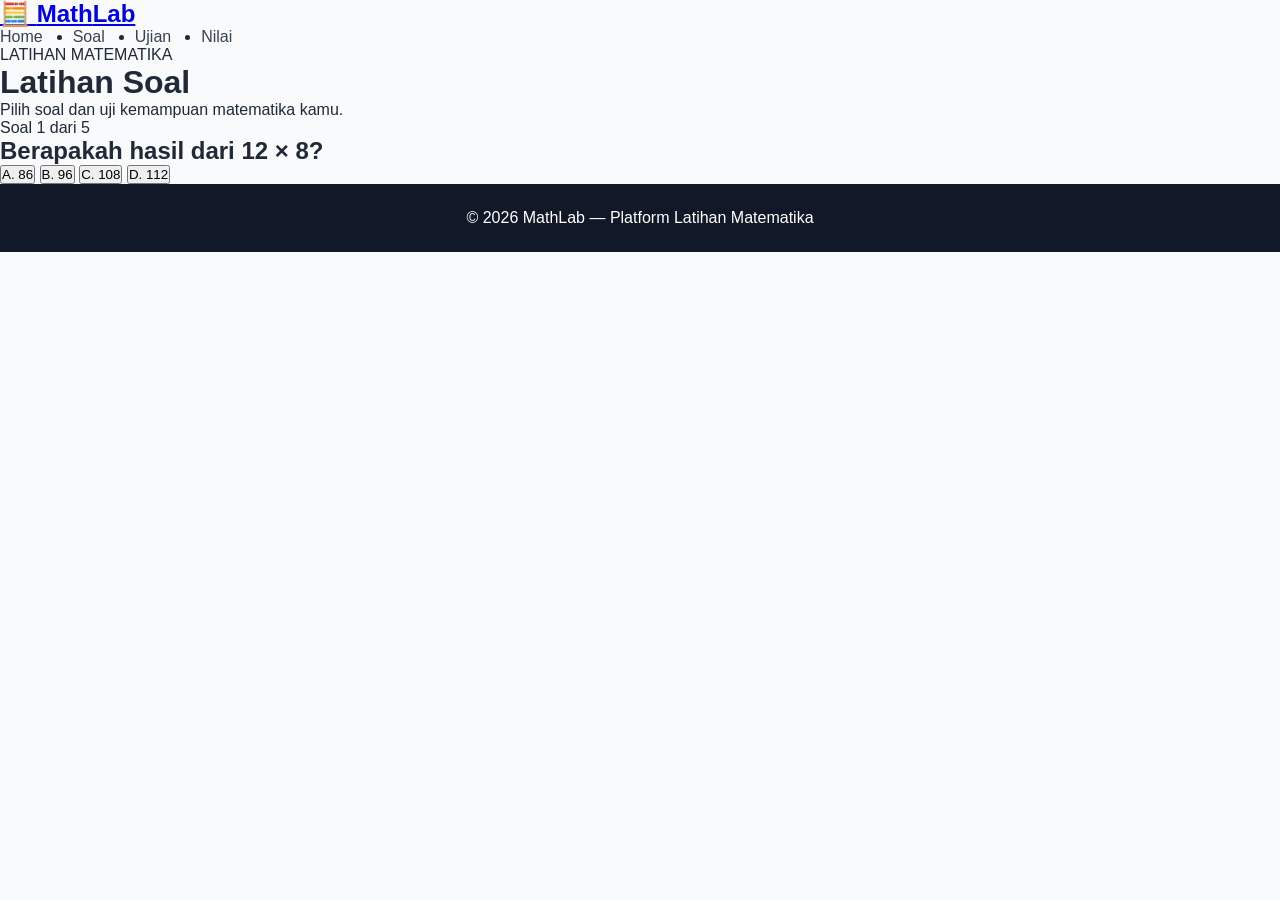
==== soal.html @ 72165062 "Create soal.html" ====
<!DOCTYPE html>
<html lang="id">
<head>
    <meta charset="UTF-8">
    <meta name="viewport" content="width=device-width, initial-scale=1.0">

    <title>Soal - MathLab</title>

    <link rel="stylesheet" href="style.css">
</head>

<body>

    <nav>
        <a href="index.html" class="logo">
            🧮 <span>Math</span>Lab
        </a>

        <ul class="nav-links">
            <li>
                <a href="index.html">Home</a>
            </li>

            <li>
                <a href="soal.html" class="active">Soal</a>
            </li>

            <li>
                <a href="ujian.html">Ujian</a>
            </li>

            <li>
                <a href="nilai.html">Nilai</a>
            </li>
        </ul>
    </nav>


    <main class="question-page">

        <div class="question-header">
            <p class="hero-label">LATIHAN MATEMATIKA</p>

            <h1>Latihan Soal</h1>

            <p>
                Pilih soal dan uji kemampuan matematika kamu.
            </p>
        </div>


        <div class="question-container">

            <div class="question-card">

                <div class="question-number">
                    Soal 1 dari 5
                </div>

                <h2>
                    Berapakah hasil dari 12 × 8?
                </h2>

                <div class="answers">

                    <button>A. 86</button>

                    <button>B. 96</button>

                    <button>C. 108</button>

                    <button>D. 112</button>

                </div>

            </div>

        </div>

    </main>


    <footer>
        © 2026 MathLab — Platform Latihan Matematika
    </footer>

</body>
</html>
---- style.css ----
* {
    margin: 0;
    padding: 0;
    box-sizing: border-box;
}

body {
    font-family: Arial, sans-serif;
    color: #1f2937;
    background: #f8fafc;
}


/* NAVBAR */

.navbar {
    height: 70px;
    display: flex;
    align-items: center;
    justify-content: space-between;
    padding: 0 8%;
    background: white;
    border-bottom: 1px solid #e5e7eb;
}

.logo {
    font-size: 24px;
    font-weight: bold;
}

.nav-links {
    display: flex;
    gap: 30px;
}

.nav-links a {
    text-decoration: none;
    color: #374151;
    font-weight: 500;
}

.nav-links a:hover {
    color: #2563eb;
}


/* HERO */

.hero {
    min-height: 520px;
    display: flex;
    align-items: center;
    justify-content: center;
    text-align: center;
    padding: 60px 20px;
    background: linear-gradient(135deg, #eff6ff, #ffffff);
}

.hero-content {
    max-width: 750px;
}

.small-title {
    color: #2563eb;
    font-weight: bold;
    font-size: 14px;
    letter-spacing: 2px;
    margin-bottom: 20px;
}

.hero h1 {
    font-size: 58px;
    line-height: 1.1;
    margin-bottom: 25px;
}

.description {
    font-size: 18px;
    line-height: 1.6;
    color: #6b7280;
    margin-bottom: 35px;
}

.start-button {
    display: inline-block;
    padding: 15px 28px;
    background: #2563eb;
    color: white;
    text-decoration: none;
    border-radius: 10px;
    font-weight: bold;
    transition: 0.2s;
}

.start-button:hover {
    background: #1d4ed8;
    transform: translateY(-2px);
}


/* FEATURES */

.features {
    padding: 70px 8%;
    text-align: center;
}

.features h2 {
    font-size: 32px;
    margin-bottom: 40px;
}

.feature-container {
    display: flex;
    justify-content: center;
    gap: 25px;
    flex-wrap: wrap;
}

.feature-card {
    width: 300px;
    padding: 30px;
    background: white;
    border: 1px solid #e5e7eb;
    border-radius: 15px;
    box-shadow: 0 5px 20px rgba(0, 0, 0, 0.05);
}

.icon {
    font-size: 40px;
    margin-bottom: 15px;
}

.feature-card h3 {
    font-size: 22px;
    margin-bottom: 12px;
}

.feature-card p {
    color: #6b7280;
    line-height: 1.6;
    margin-bottom: 20px;
}

.feature-card a {
    color: #2563eb;
    text-decoration: none;
    font-weight: bold;
}


/* FOOTER */

footer {
    padding: 25px;
    text-align: center;
    background: #111827;
    color: white;
}


/* MOBILE */

@media (max-width: 700px) {

    .navbar {
        padding: 0 20px;
    }

    .nav-links {
        gap: 12px;
    }

    .nav-links a {
        font-size: 13px;
    }

    .hero h1 {
        font-size: 40px;
    }

    .description {
        font-size: 16px;
    }

}
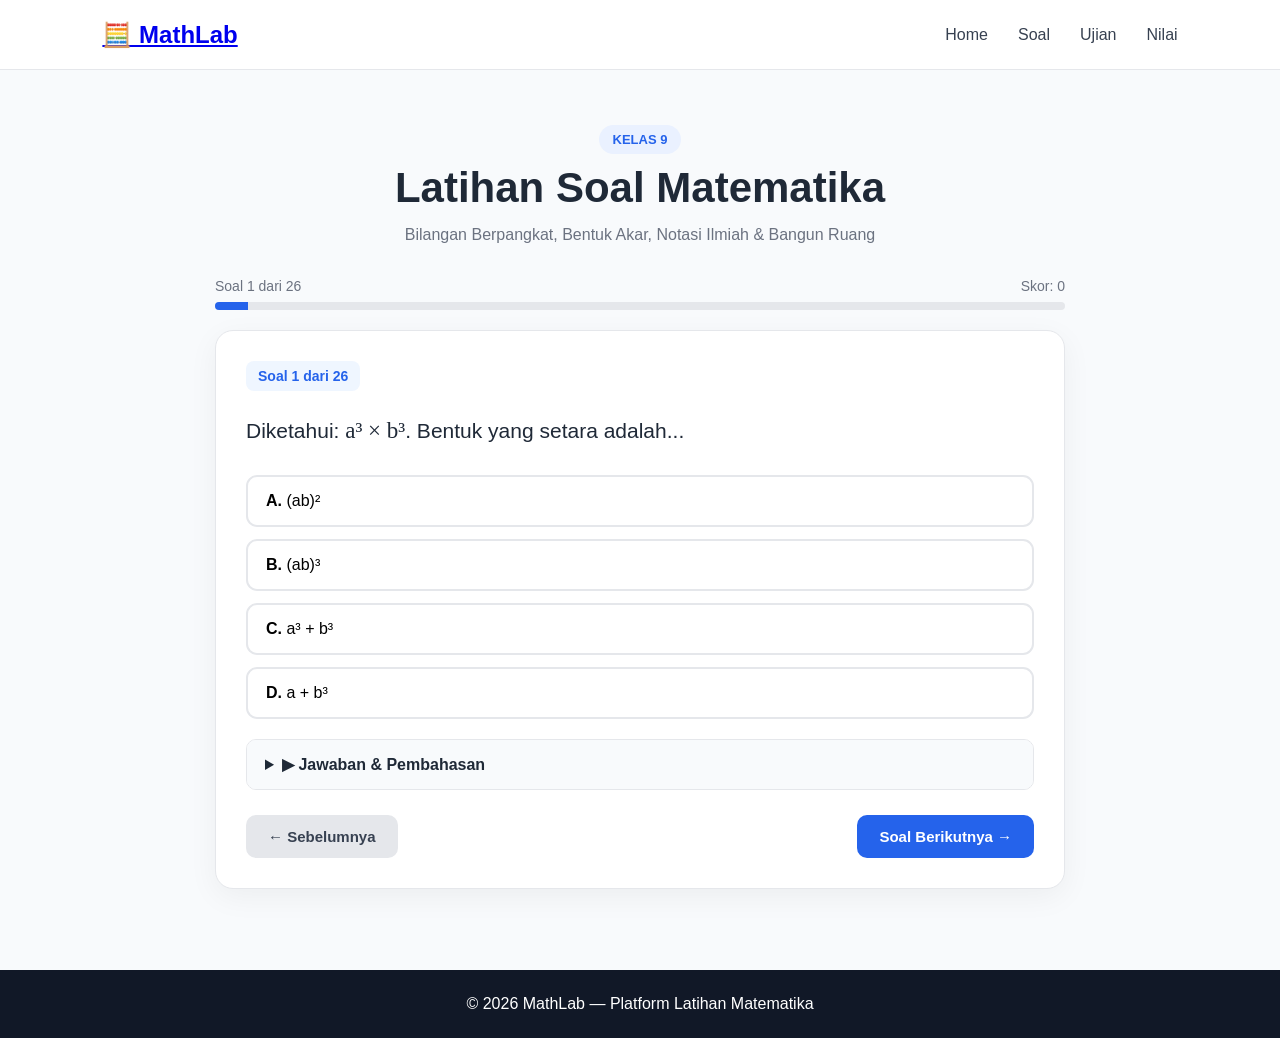
==== commit 0e2ef5a9: "Update soal.html" ====
--- a/soal.html
+++ b/soal.html
@@ -6,83 +6,2059 @@
 
     <title>Soal - MathLab</title>
 
+    <!-- CSS utama website -->
     <link rel="stylesheet" href="style.css">
+
+    <style>
+        /* =========================================
+           HALAMAN SOAL
+        ========================================= */
+
+        .question-page {
+            min-height: 100vh;
+            padding: 55px 20px 80px;
+            background: #f8fafc;
+        }
+
+        .question-header {
+            max-width: 900px;
+            margin: 0 auto 30px;
+            text-align: center;
+        }
+
+        .question-header h1 {
+            font-size: 42px;
+            margin: 10px 0;
+        }
+
+        .question-header p {
+            color: #6b7280;
+            line-height: 1.6;
+        }
+
+        .hero-label {
+            display: inline-block;
+            padding: 7px 14px;
+            border-radius: 20px;
+            background: #eaf1ff;
+            color: #2563eb;
+            font-size: 13px;
+            font-weight: bold;
+        }
+
+        /* Progress */
+
+        .progress-container {
+            max-width: 850px;
+            margin: 0 auto 20px;
+        }
+
+        .progress-info {
+            display: flex;
+            justify-content: space-between;
+            margin-bottom: 8px;
+            font-size: 14px;
+            color: #6b7280;
+        }
+
+        .progress-bar {
+            height: 8px;
+            background: #e5e7eb;
+            border-radius: 20px;
+            overflow: hidden;
+        }
+
+        .progress-fill {
+            height: 100%;
+            width: 5%;
+            background: #2563eb;
+            transition: width 0.3s;
+        }
+
+        /* Question card */
+
+        .question-container {
+            max-width: 850px;
+            margin: auto;
+        }
+
+        .question-card {
+            background: white;
+            border: 1px solid #e5e7eb;
+            border-radius: 18px;
+            padding: 30px;
+            box-shadow: 0 8px 30px rgba(0,0,0,0.05);
+        }
+
+        .question-number {
+            display: inline-block;
+            background: #eff6ff;
+            color: #2563eb;
+            padding: 7px 12px;
+            border-radius: 8px;
+            font-size: 14px;
+            font-weight: bold;
+            margin-bottom: 20px;
+        }
+
+        .question-text {
+            font-size: 21px;
+            line-height: 1.7;
+            margin-bottom: 25px;
+        }
+
+        /* Math */
+
+        .math {
+            font-family: "Times New Roman", serif;
+            font-size: 23px;
+        }
+
+        /* Diagram */
+
+        .diagram {
+            margin: 20px auto 25px;
+            padding: 20px;
+            background: #f8fafc;
+            border: 1px solid #e5e7eb;
+            border-radius: 12px;
+            text-align: center;
+            overflow-x: auto;
+        }
+
+        .diagram svg {
+            max-width: 100%;
+            height: auto;
+        }
+
+        .diagram-caption {
+            margin-top: 10px;
+            color: #6b7280;
+            font-size: 14px;
+        }
+
+        /* Answers */
+
+        .answers {
+            display: grid;
+            gap: 12px;
+        }
+
+        .answer {
+            width: 100%;
+            padding: 15px 18px;
+            background: white;
+            border: 2px solid #e5e7eb;
+            border-radius: 11px;
+            text-align: left;
+            font-size: 16px;
+            cursor: pointer;
+            transition: 0.2s;
+        }
+
+        .answer:hover {
+            border-color: #2563eb;
+            background: #f8fbff;
+        }
+
+        .answer.selected {
+            border-color: #2563eb;
+            background: #eff6ff;
+        }
+
+        .answer.correct {
+            border-color: #16a34a;
+            background: #f0fdf4;
+        }
+
+        .answer.wrong {
+            border-color: #dc2626;
+            background: #fef2f2;
+        }
+
+        /* Feedback */
+
+        .feedback {
+            margin-top: 20px;
+            padding: 14px;
+            border-radius: 10px;
+            display: none;
+            font-weight: bold;
+        }
+
+        .feedback.show {
+            display: block;
+        }
+
+        .feedback.correct-feedback {
+            background: #dcfce7;
+            color: #166534;
+        }
+
+        .feedback.wrong-feedback {
+            background: #fee2e2;
+            color: #991b1b;
+        }
+
+        /* Pembahasan */
+
+        .solution {
+            margin-top: 20px;
+            border: 1px solid #e5e7eb;
+            border-radius: 10px;
+            overflow: hidden;
+        }
+
+        .solution summary {
+            padding: 15px 18px;
+            cursor: pointer;
+            font-weight: bold;
+            background: #f8fafc;
+        }
+
+        .solution-content {
+            padding: 18px;
+            line-height: 1.7;
+            color: #374151;
+        }
+
+        .solution-content strong {
+            color: #111827;
+        }
+
+        /* Navigation */
+
+        .question-navigation {
+            display: flex;
+            justify-content: space-between;
+            gap: 15px;
+            margin-top: 25px;
+        }
+
+        .nav-button {
+            padding: 13px 22px;
+            border: none;
+            border-radius: 10px;
+            font-weight: bold;
+            cursor: pointer;
+            font-size: 15px;
+        }
+
+        .previous-button {
+            background: #e5e7eb;
+            color: #374151;
+        }
+
+        .next-button {
+            background: #2563eb;
+            color: white;
+        }
+
+        .next-button:hover {
+            background: #1d4ed8;
+        }
+
+        /* Result */
+
+        .result-screen {
+            display: none;
+            text-align: center;
+            max-width: 650px;
+            margin: 40px auto;
+            background: white;
+            padding: 45px 30px;
+            border-radius: 18px;
+            border: 1px solid #e5e7eb;
+            box-shadow: 0 8px 30px rgba(0,0,0,0.05);
+        }
+
+        .result-screen.show {
+            display: block;
+        }
+
+        .result-score {
+            font-size: 55px;
+            font-weight: bold;
+            color: #2563eb;
+            margin: 20px;
+        }
+
+        .restart-button {
+            padding: 13px 25px;
+            border: none;
+            border-radius: 10px;
+            background: #2563eb;
+            color: white;
+            font-weight: bold;
+            cursor: pointer;
+        }
+
+        /* Mobile */
+
+        @media (max-width: 700px) {
+
+            .question-header h1 {
+                font-size: 34px;
+            }
+
+            .question-card {
+                padding: 22px;
+            }
+
+            .question-text {
+                font-size: 18px;
+            }
+
+            .question-navigation {
+                flex-direction: column;
+            }
+
+            .nav-button {
+                width: 100%;
+            }
+        }
+    </style>
 </head>
 
 <body>
 
-    <nav>
+    <!-- =========================================
+         NAVBAR
+    ========================================= -->
+
+    <nav class="navbar">
+
         <a href="index.html" class="logo">
-            🧮 <span>Math</span>Lab
+            🧮 MathLab
         </a>
 
-        <ul class="nav-links">
-            <li>
-                <a href="index.html">Home</a>
-            </li>
-
-            <li>
-                <a href="soal.html" class="active">Soal</a>
-            </li>
-
-            <li>
-                <a href="ujian.html">Ujian</a>
-            </li>
-
-            <li>
-                <a href="nilai.html">Nilai</a>
-            </li>
-        </ul>
+        <div class="nav-links">
+
+            <a href="index.html">
+                Home
+            </a>
+
+            <a href="soal.html">
+                Soal
+            </a>
+
+            <a href="ujian.html">
+                Ujian
+            </a>
+
+            <a href="nilai.html">
+                Nilai
+            </a>
+
+        </div>
+
     </nav>
 
 
+    <!-- =========================================
+         MAIN
+    ========================================= -->
+
     <main class="question-page">
 
         <div class="question-header">
-            <p class="hero-label">LATIHAN MATEMATIKA</p>
-
-            <h1>Latihan Soal</h1>
+
+            <span class="hero-label">
+                KELAS 9
+            </span>
+
+            <h1>
+                Latihan Soal Matematika
+            </h1>
 
             <p>
-                Pilih soal dan uji kemampuan matematika kamu.
+                Bilangan Berpangkat, Bentuk Akar,
+                Notasi Ilmiah & Bangun Ruang
             </p>
+
         </div>
 
 
-        <div class="question-container">
-
-            <div class="question-card">
-
-                <div class="question-number">
-                    Soal 1 dari 5
+        <!-- PROGRESS -->
+
+        <div class="progress-container">
+
+            <div class="progress-info">
+
+                <span id="progressText">
+                    Soal 1 dari 20
+                </span>
+
+                <span id="scoreText">
+                    Skor: 0
+                </span>
+
+            </div>
+
+            <div class="progress-bar">
+
+                <div
+                    class="progress-fill"
+                    id="progressFill">
                 </div>
 
-                <h2>
-                    Berapakah hasil dari 12 × 8?
-                </h2>
-
-                <div class="answers">
-
-                    <button>A. 86</button>
-
-                    <button>B. 96</button>
-
-                    <button>C. 108</button>
-
-                    <button>D. 112</button>
+            </div>
+
+        </div>
+
+
+        <!-- QUESTION -->
+
+        <div
+            class="question-container"
+            id="questionContainer">
+
+        </div>
+
+
+        <!-- RESULT -->
+
+        <div
+            class="result-screen"
+            id="resultScreen">
+
+            <div style="font-size:50px;">
+                🎉
+            </div>
+
+            <h2>
+                Latihan Selesai!
+            </h2>
+
+            <p>
+                Berikut hasil latihanmu:
+            </p>
+
+            <div
+                class="result-score"
+                id="finalScore">
+                0/20
+            </div>
+
+            <p id="finalMessage"></p>
+
+            <br>
+
+            <button
+                class="restart-button"
+                onclick="restartQuiz()">
+
+                🔄 Ulangi Latihan
+
+            </button>
+
+        </div>
+
+    </main>
+
+
+    <!-- =========================================
+         FOOTER
+    ========================================= -->
+
+    <footer>
+
+        © 2026 MathLab — Platform Latihan Matematika
+
+    </footer>
+
+
+<script>
+
+/* =====================================================
+   BANK SOAL KELAS 9
+===================================================== */
+
+const questions = [
+
+    {
+        question: `
+            Diketahui:
+            <span class="math">a³ × b³</span>.
+            Bentuk yang setara adalah...
+        `,
+
+        answers: [
+            "(ab)²",
+            "(ab)³",
+            "a³ + b³",
+            "a + b³"
+        ],
+
+        correct: 1,
+
+        explanation: `
+            <strong>Jawaban: B. (ab)³</strong><br><br>
+
+            Gunakan sifat perpangkatan:
+            <br>
+            <span class="math">aⁿ × bⁿ = (ab)ⁿ</span>
+            <br><br>
+
+            Jadi:
+            <br>
+            <span class="math">a³ × b³ = (ab)³</span>
+        `
+    },
+
+
+    {
+        question: `
+            Hasil dari
+            <span class="math">(2/3)<sup>−2</sup></span>
+            adalah...
+        `,
+
+        answers: [
+            "−4/9",
+            "−9/4",
+            "9/4",
+            "4/9"
+        ],
+
+        correct: 2,
+
+        explanation: `
+            <strong>Jawaban: C. 9/4</strong><br><br>
+
+            Pangkat negatif berarti membalik pecahan:
+            <br>
+            <span class="math">(2/3)<sup>−2</sup>
+            = (3/2)²</span>
+            <br><br>
+
+            Kemudian:
+            <br>
+            <span class="math">3²/2² = 9/4</span>
+        `
+    },
+
+
+    {
+        question: `
+            Hasil dari
+            <span class="math">
+            (3³ × 6³) ÷ 9²
+            </span>
+            adalah...
+        `,
+
+        answers: [
+            "144",
+            "72",
+            "36",
+            "18"
+        ],
+
+        correct: 1,
+
+        explanation: `
+            <strong>Jawaban: B. 72</strong><br><br>
+
+            Gabungkan pangkat:
+            <br>
+            <span class="math">
+            3³ × 6³ = (3 × 6)³ = 18³
+            </span>
+            <br><br>
+
+            Jadi:
+            <br>
+            <span class="math">
+            18³ ÷ 9²
+            = 5832 ÷ 81
+            = 72
+            </span>
+        `
+    },
+
+
+    {
+        question: `
+            Hasil dari
+            <span class="math">
+            5<sup>−2</sup> + 5<sup>−1</sup>
+            + 5⁰ + 5¹ + 5²
+            </span>
+            adalah...
+        `,
+
+        answers: [
+            "31 6/25",
+            "31 4/25",
+            "30 6/25",
+            "30 4/25"
+        ],
+
+        correct: 0,
+
+        explanation: `
+            <strong>Jawaban: A. 31 6/25</strong><br><br>
+
+            Ubah pangkat negatif:
+            <br>
+            <span class="math">
+            5⁻² = 1/25
+            </span><br>
+            <span class="math">
+            5⁻¹ = 1/5
+            </span>
+            <br><br>
+
+            Maka:
+            <br>
+            <span class="math">
+            1/25 + 1/5 + 1 + 5 + 25
+            </span>
+            <br><br>
+
+            <span class="math">
+            = 31 + 6/25
+            = 31 6/25
+            </span>
+        `
+    },
+
+
+    {
+        question: `
+            Jika
+            <span class="math">2<sup>m</sup> = 32</span>
+            dan
+            <span class="math">2<sup>n</sup> = 8</span>,
+            maka nilai <span class="math">m + n</span> adalah...
+        `,
+
+        answers: [
+            "5",
+            "6",
+            "8",
+            "10"
+        ],
+
+        correct: 2,
+
+        explanation: `
+            <strong>Jawaban: C. 8</strong><br><br>
+
+            Karena:
+            <br>
+            <span class="math">32 = 2⁵</span>,
+            maka <span class="math">m = 5</span>.
+            <br><br>
+
+            <span class="math">8 = 2³</span>,
+            maka <span class="math">n = 3</span>.
+            <br><br>
+
+            Jadi:
+            <br>
+            <span class="math">m + n = 5 + 3 = 8</span>
+        `
+    },
+
+
+    {
+        question: `
+            Bentuk positif dari
+            <span class="math">x<sup>−3</sup></span>
+            adalah...
+        `,
+
+        answers: [
+            "x³",
+            "−x³",
+            "1/x³",
+            "1/x⁻³"
+        ],
+
+        correct: 2,
+
+        explanation: `
+            <strong>Jawaban: C. 1/x³</strong><br><br>
+
+            Sifat pangkat negatif:
+            <br>
+            <span class="math">
+            x<sup>−n</sup> = 1/xⁿ
+            </span>
+            <br><br>
+
+            Jadi:
+            <br>
+            <span class="math">
+            x<sup>−3</sup> = 1/x³
+            </span>
+        `
+    },
+
+
+    {
+        question: `
+            Bentuk paling sederhana dari
+            <span class="math">
+            3<sup>2m+5</sup> ÷ 3<sup>m+2</sup>
+            </span>
+            adalah...
+        `,
+
+        answers: [
+            "3<sup>m+7</sup>",
+            "3<sup>m+3</sup>",
+            "3<sup>3m+7</sup>",
+            "3<sup>m−3</sup>"
+        ],
+
+        correct: 1,
+
+        explanation: `
+            <strong>Jawaban: B. 3<sup>m+3</sup></strong><br><br>
+
+            Jika basis sama dan dibagi, pangkat dikurangkan:
+            <br>
+            <span class="math">
+            3<sup>2m+5</sup> ÷ 3<sup>m+2</sup>
+            =
+            3<sup>(2m+5)−(m+2)</sup>
+            </span>
+            <br><br>
+
+            <span class="math">
+            = 3<sup>m+3</sup>
+            </span>
+        `
+    },
+
+
+    {
+        question: `
+            Bentuk sederhana dari
+            <span class="math">√108</span>
+            adalah...
+        `,
+
+        answers: [
+            "6√3",
+            "5√3",
+            "6√2",
+            "5√2"
+        ],
+
+        correct: 0,
+
+        explanation: `
+            <strong>Jawaban: A. 6√3</strong><br><br>
+
+            Pecah 108 menjadi:
+            <br>
+            <span class="math">108 = 36 × 3</span>
+            <br><br>
+
+            Maka:
+            <br>
+            <span class="math">
+            √108 = √36 × √3
+            = 6√3
+            </span>
+        `
+    },
+
+
+    {
+        question: `
+            Hasil dari
+            <span class="math">
+            √50 + √8
+            </span>
+            adalah...
+        `,
+
+        answers: [
+            "7√2",
+            "8√2",
+            "9√2",
+            "10√2"
+        ],
+
+        correct: 0,
+
+        explanation: `
+            <strong>Jawaban: A. 7√2</strong><br><br>
+
+            <span class="math">
+            √50 = √25×2 = 5√2
+            </span>
+            <br>
+            <span class="math">
+            √8 = √4×2 = 2√2
+            </span>
+            <br><br>
+
+            Jadi:
+            <br>
+            <span class="math">
+            5√2 + 2√2 = 7√2
+            </span>
+        `
+    },
+
+
+    {
+        question: `
+            Hasil dari
+            <span class="math">
+            √80 − 3√45 + 3√5
+            </span>
+            adalah...
+        `,
+
+        answers: [
+            "√5",
+            "−2√5",
+            "−5√5",
+            "−8√5"
+        ],
+
+        correct: 1,
+
+        explanation: `
+            <strong>Jawaban: B. −2√5</strong><br><br>
+
+            Sederhanakan:
+            <br>
+            <span class="math">√80 = 4√5</span>
+            <br>
+            <span class="math">√45 = 3√5</span>
+            <br><br>
+
+            Maka:
+            <br>
+            <span class="math">
+            4√5 − 3(3√5) + 3√5
+            </span>
+            <br>
+            <span class="math">
+            = 4√5 − 9√5 + 3√5
+            = −2√5
+            </span>
+        `
+    },
+
+
+    {
+        question: `
+            Bentuk akar dari
+            <span class="math">2<sup>3/2</sup></span>
+            adalah...
+        `,
+
+        answers: [
+            "2√2",
+            "3√2",
+            "√2/2",
+            "√3/2"
+        ],
+
+        correct: 0,
+
+        explanation: `
+            <strong>Jawaban: A. 2√2</strong><br><br>
+
+            Gunakan:
+            <br>
+            <span class="math">
+            a<sup>m/n</sup> = ⁿ√(aᵐ)
+            </span>
+            <br><br>
+
+            Jadi:
+            <br>
+            <span class="math">
+            2<sup>3/2</sup>
+            = √(2³)
+            = √8
+            = 2√2
+            </span>
+        `
+    },
+
+
+    {
+        question: `
+            Bentuk baku dari
+            <span class="math">0,00078</span>
+            adalah...
+        `,
+
+        answers: [
+            "7,8 × 10⁻⁵",
+            "7,8 × 10⁻⁴",
+            "7,8 × 10⁴",
+            "7,8 × 10⁵"
+        ],
+
+        correct: 1,
+
+        explanation: `
+            <strong>Jawaban: B. 7,8 × 10⁻⁴</strong><br><br>
+
+            Geser koma 4 tempat ke kanan:
+            <br>
+            <span class="math">
+            0,00078 → 7,8
+            </span>
+            <br><br>
+
+            Karena koma digeser ke kanan 4 tempat,
+            pangkat 10 menjadi −4.
+            <br><br>
+
+            Jadi:
+            <br>
+            <span class="math">
+            0,00078 = 7,8 × 10⁻⁴
+            </span>
+        `
+    },
+
+
+    {
+        question: `
+            Sebuah kubus memiliki panjang rusuk
+            <span class="math">6 cm</span>.
+            Berapakah luas permukaannya?
+        `,
+
+        diagram: `
+            <svg width="300" height="210" viewBox="0 0 300 210">
+                <polygon points="80,60 180,35 235,70 135,95"
+                    fill="#dbeafe" stroke="#2563eb" stroke-width="3"/>
+                <polygon points="80,60 135,95 135,175 80,140"
+                    fill="#bfdbfe" stroke="#2563eb" stroke-width="3"/>
+                <polygon points="135,95 235,70 235,150 135,175"
+                    fill="#93c5fd" stroke="#2563eb" stroke-width="3"/>
+                <text x="105" y="55" font-size="16">6 cm</text>
+                <text x="240" y="115" font-size="16">6 cm</text>
+            </svg>
+            <div class="diagram-caption">
+                Kubus dengan rusuk 6 cm
+            </div>
+        `,
+
+        answers: [
+            "36 cm²",
+            "72 cm²",
+            "216 cm²",
+            "324 cm²"
+        ],
+
+        correct: 2,
+
+        explanation: `
+            <strong>Jawaban: C. 216 cm²</strong><br><br>
+
+            Luas permukaan kubus:
+            <br>
+            <span class="math">
+            L = 6s²
+            </span>
+            <br><br>
+
+            Dengan <span class="math">s = 6</span>:
+            <br>
+            <span class="math">
+            L = 6 × 6²
+            = 6 × 36
+            = 216 cm²
+            </span>
+        `
+    },
+
+
+    {
+        question: `
+            Sebuah balok memiliki panjang
+            <span class="math">12 cm</span>,
+            lebar <span class="math">5 cm</span>,
+            dan tinggi <span class="math">4 cm</span>.
+            Berapakah volumenya?
+        `,
+
+        diagram: `
+            <svg width="330" height="210" viewBox="0 0 330 210">
+                <polygon points="60,75 220,45 275,80 115,110"
+                    fill="#dbeafe" stroke="#2563eb" stroke-width="3"/>
+                <polygon points="60,75 115,110 115,180 60,145"
+                    fill="#bfdbfe" stroke="#2563eb" stroke-width="3"/>
+                <polygon points="115,110 275,80 275,150 115,180"
+                    fill="#93c5fd" stroke="#2563eb" stroke-width="3"/>
+
+                <text x="140" y="50" font-size="15">12 cm</text>
+                <text x="235" y="105" font-size="15">5 cm</text>
+                <text x="120" y="150" font-size="15">4 cm</text>
+            </svg>
+
+            <div class="diagram-caption">
+                Balok p = 12 cm, l = 5 cm, t = 4 cm
+            </div>
+        `,
+
+        answers: [
+            "120 cm³",
+            "180 cm³",
+            "240 cm³",
+            "300 cm³"
+        ],
+
+        correct: 2,
+
+        explanation: `
+            <strong>Jawaban: C. 240 cm³</strong><br><br>
+
+            Rumus volume balok:
+            <br>
+            <span class="math">
+            V = p × l × t
+            </span>
+            <br><br>
+
+            <span class="math">
+            V = 12 × 5 × 4
+            = 240 cm³
+            </span>
+        `
+    },
+
+
+    {
+        question: `
+            Sebuah prisma memiliki luas alas
+            <span class="math">30 cm²</span>
+            dan tinggi prisma
+            <span class="math">10 cm</span>.
+            Berapakah volumenya?
+        `,
+
+        diagram: `
+            <svg width="300" height="200" viewBox="0 0 300 200">
+                <polygon points="70,135 145,55 220,135"
+                    fill="#bfdbfe"
+                    stroke="#2563eb"
+                    stroke-width="3"/>
+
+                <line x1="145" y1="55" x2="145" y2="135"
+                    stroke="#2563eb"
+                    stroke-width="2"
+                    stroke-dasharray="6"/>
+
+                <text x="105" y="155" font-size="15">
+                    Luas alas = 30 cm²
+                </text>
+
+                <text x="153" y="100" font-size="15">
+                    10 cm
+                </text>
+            </svg>
+
+            <div class="diagram-caption">
+                Luas alas = 30 cm² dan tinggi = 10 cm
+            </div>
+        `,
+
+        answers: [
+            "30 cm³",
+            "100 cm³",
+            "300 cm³",
+            "600 cm³"
+        ],
+
+        correct: 2,
+
+        explanation: `
+            <strong>Jawaban: C. 300 cm³</strong><br><br>
+
+            Volume prisma:
+            <br>
+            <span class="math">
+            V = luas alas × tinggi
+            </span>
+            <br><br>
+
+            <span class="math">
+            V = 30 × 10
+            = 300 cm³
+            </span>
+        `
+    },
+
+
+    {
+        question: `
+            Sebuah tabung memiliki jari-jari
+            <span class="math">7 cm</span>
+            dan tinggi <span class="math">10 cm</span>.
+            Gunakan π = 22/7.
+            Berapakah luas permukaannya?
+        `,
+
+        diagram: `
+            <svg width="260" height="230" viewBox="0 0 260 230">
+                <ellipse cx="130" cy="45" rx="70" ry="25"
+                    fill="#dbeafe"
+                    stroke="#2563eb"
+                    stroke-width="3"/>
+
+                <line x1="60" y1="45" x2="60" y2="175"
+                    stroke="#2563eb"
+                    stroke-width="3"/>
+
+                <line x1="200" y1="45" x2="200" y2="175"
+                    stroke="#2563eb"
+                    stroke-width="3"/>
+
+                <ellipse cx="130" cy="175" rx="70" ry="25"
+                    fill="#bfdbfe"
+                    stroke="#2563eb"
+                    stroke-width="3"/>
+
+                <line x1="130" y1="45" x2="200" y2="45"
+                    stroke="#111827"
+                    stroke-width="2"/>
+
+                <text x="140" y="38" font-size="15">
+                    r = 7 cm
+                </text>
+
+                <text x="205" y="115" font-size="15">
+                    t = 10 cm
+                </text>
+            </svg>
+
+            <div class="diagram-caption">
+                Tabung r = 7 cm, t = 10 cm
+            </div>
+        `,
+
+        answers: [
+            "528 cm²",
+            "616 cm²",
+            "748 cm²",
+            "880 cm²"
+        ],
+
+        correct: 2,
+
+        explanation: `
+            <strong>Jawaban: C. 748 cm²</strong><br><br>
+
+            Luas permukaan tabung:
+            <br>
+            <span class="math">
+            L = 2πr(r + t)
+            </span>
+            <br><br>
+
+            <span class="math">
+            L = 2 × 22/7 × 7 × (7 + 10)
+            </span>
+            <br>
+            <span class="math">
+            = 44 × 17
+            = 748 cm²
+            </span>
+        `
+    },
+
+
+    {
+        question: `
+            Sebuah kerucut mempunyai jari-jari
+            <span class="math">7 cm</span>
+            dan tinggi <span class="math">24 cm</span>.
+            Gunakan π = 22/7.
+            Berapakah volumenya?
+        `,
+
+        diagram: `
+            <svg width="300" height="250" viewBox="0 0 300 250">
+
+                <ellipse cx="150" cy="190" rx="90" ry="25"
+                    fill="#bfdbfe"
+                    stroke="#2563eb"
+                    stroke-width="3"/>
+
+                <polygon points="60,190 150,45 240,190"
+                    fill="#dbeafe"
+                    fill-opacity="0.7"
+                    stroke="#2563eb"
+                    stroke-width="3"/>
+
+                <line x1="150" y1="45" x2="150" y2="190"
+                    stroke="#111827"
+                    stroke-width="2"
+                    stroke-dasharray="6"/>
+
+                <text x="157" y="120" font-size="15">
+                    24 cm
+                </text>
+
+                <text x="180" y="205" font-size="15">
+                    r = 7 cm
+                </text>
+
+            </svg>
+
+            <div class="diagram-caption">
+                Kerucut r = 7 cm, t = 24 cm
+            </div>
+        `,
+
+        answers: [
+            "616 cm³",
+            "924 cm³",
+            "1.232 cm³",
+            "1.848 cm³"
+        ],
+
+        correct: 2,
+
+        explanation: `
+            <strong>Jawaban: C. 1.232 cm³</strong><br><br>
+
+            Rumus volume kerucut:
+            <br>
+            <span class="math">
+            V = 1/3 πr²t
+            </span>
+            <br><br>
+
+            <span class="math">
+            V = 1/3 × 22/7 × 7² × 24
+            </span>
+            <br><br>
+
+            <span class="math">
+            = 1/3 × 22 × 7 × 24
+            </span>
+            <br>
+            <span class="math">
+            = 1.232 cm³
+            </span>
+        `
+    },
+
+
+    {
+        question: `
+            Sebuah bola mempunyai jari-jari
+            <span class="math">7 cm</span>.
+            Gunakan π = 22/7.
+            Berapakah luas permukaan bola?
+        `,
+
+        diagram: `
+            <svg width="250" height="220" viewBox="0 0 250 220">
+
+                <circle cx="125" cy="110" r="75"
+                    fill="#dbeafe"
+                    stroke="#2563eb"
+                    stroke-width="3"/>
+
+                <line x1="125" y1="110" x2="200" y2="110"
+                    stroke="#111827"
+                    stroke-width="2"/>
+
+                <text x="145" y="102" font-size="15">
+                    r = 7 cm
+                </text>
+
+            </svg>
+
+            <div class="diagram-caption">
+                Bola dengan jari-jari 7 cm
+            </div>
+        `,
+
+        answers: [
+            "154 cm²",
+            "308 cm²",
+            "462 cm²",
+            "616 cm²"
+        ],
+
+        correct: 3,
+
+        explanation: `
+            <strong>Jawaban: D. 616 cm²</strong><br><br>
+
+            Luas permukaan bola:
+            <br>
+            <span class="math">
+            L = 4πr²
+            </span>
+            <br><br>
+
+            <span class="math">
+            L = 4 × 22/7 × 7²
+            </span>
+            <br>
+            <span class="math">
+            = 4 × 22 × 7
+            = 616 cm²
+            </span>
+        `
+    },
+
+
+    {
+        question: `
+            Sebuah balok memiliki ukuran
+            <span class="math">8 cm × 5 cm × 3 cm</span>.
+            Berapakah luas permukaannya?
+        `,
+
+        diagram: `
+            <svg width="330" height="200" viewBox="0 0 330 200">
+
+                <polygon points="55,65 210,40 270,75 115,100"
+                    fill="#dbeafe"
+                    stroke="#2563eb"
+                    stroke-width="3"/>
+
+                <polygon points="55,65 115,100 115,170 55,135"
+                    fill="#bfdbfe"
+                    stroke="#2563eb"
+                    stroke-width="3"/>
+
+                <polygon points="115,100 270,75 270,145 115,170"
+                    fill="#93c5fd"
+                    stroke="#2563eb"
+                    stroke-width="3"/>
+
+                <text x="130" y="40" font-size="15">
+                    8 cm
+                </text>
+
+                <text x="275" y="110" font-size="15">
+                    5 cm
+                </text>
+
+                <text x="120" y="145" font-size="15">
+                    3 cm
+                </text>
+
+            </svg>
+        `,
+
+        answers: [
+            "118 cm²",
+            "158 cm²",
+            "168 cm²",
+            "198 cm²"
+        ],
+
+        correct: 1,
+
+        explanation: `
+            <strong>Jawaban: B. 158 cm²</strong><br><br>
+
+            Rumus:
+            <br>
+            <span class="math">
+            L = 2(pl + pt + lt)
+            </span>
+            <br><br>
+
+            <span class="math">
+            L = 2[(8×5) + (8×3) + (5×3)]
+            </span>
+            <br>
+            <span class="math">
+            = 2(40 + 24 + 15)
+            </span>
+            <br>
+            <span class="math">
+            = 2 × 79
+            = 158 cm²
+            </span>
+        `
+    },
+
+
+    {
+        question: `
+            Sebuah prisma segitiga mempunyai luas alas
+            <span class="math">24 cm²</span>
+            dan tinggi prisma
+            <span class="math">15 cm</span>.
+            Berapakah volumenya?
+        `,
+
+        answers: [
+            "240 cm³",
+            "300 cm³",
+            "360 cm³",
+            "390 cm³"
+        ],
+
+        correct: 2,
+
+        explanation: `
+            <strong>Jawaban: C. 360 cm³</strong><br><br>
+
+            <span class="math">
+            V = luas alas × tinggi
+            </span>
+            <br><br>
+
+            <span class="math">
+            V = 24 × 15
+            = 360 cm³
+            </span>
+        `
+    },
+
+
+    {
+        question: `
+            Sebuah limas mempunyai luas alas
+            <span class="math">60 cm²</span>
+            dan tinggi <span class="math">12 cm</span>.
+            Berapakah volumenya?
+        `,
+
+        diagram: `
+            <svg width="280" height="230" viewBox="0 0 280 230">
+
+                <polygon points="55,165 140,190 225,165 140,140"
+                    fill="#bfdbfe"
+                    stroke="#2563eb"
+                    stroke-width="3"/>
+
+                <line x1="140" y1="40" x2="55" y2="165"
+                    stroke="#2563eb"
+                    stroke-width="3"/>
+
+                <line x1="140" y1="40" x2="225" y2="165"
+                    stroke="#2563eb"
+                    stroke-width="3"/>
+
+                <line x1="140" y1="40" x2="140" y2="165"
+                    stroke="#111827"
+                    stroke-width="2"
+                    stroke-dasharray="6"/>
+
+                <text x="148" y="105" font-size="15">
+                    12 cm
+                </text>
+
+                <text x="90" y="185" font-size="14">
+                    luas alas = 60 cm²
+                </text>
+
+            </svg>
+        `,
+
+        answers: [
+            "180 cm³",
+            "240 cm³",
+            "360 cm³",
+            "720 cm³"
+        ],
+
+        correct: 1,
+
+        explanation: `
+            <strong>Jawaban: B. 240 cm³</strong><br><br>
+
+            Rumus volume limas:
+            <br>
+            <span class="math">
+            V = 1/3 × luas alas × tinggi
+            </span>
+            <br><br>
+
+            <span class="math">
+            V = 1/3 × 60 × 12
+            = 240 cm³
+            </span>
+        `
+    },
+
+
+    {
+        question: `
+            Sebuah tabung mempunyai diameter
+            <span class="math">14 cm</span>
+            dan tinggi <span class="math">20 cm</span>.
+            Gunakan π = 22/7.
+            Berapakah volumenya?
+        `,
+
+        answers: [
+            "2.640 cm³",
+            "3.080 cm³",
+            "3.140 cm³",
+            "3.520 cm³"
+        ],
+
+        correct: 3,
+
+        explanation: `
+            <strong>Jawaban: D. 3.080 cm³</strong><br><br>
+
+            Diameter = 14 cm, sehingga:
+            <br>
+            <span class="math">r = 7 cm</span>
+            <br><br>
+
+            Volume tabung:
+            <br>
+            <span class="math">
+            V = πr²t
+            </span>
+            <br>
+            <span class="math">
+            V = 22/7 × 7² × 20
+            </span>
+            <br>
+            <span class="math">
+            = 22 × 7 × 20
+            = 3.080 cm³
+            </span>
+        `
+    },
+
+
+    {
+        question: `
+            Sebuah kubus mempunyai volume
+            <span class="math">729 cm³</span>.
+            Berapakah panjang rusuk kubus?
+        `,
+
+        diagram: `
+            <svg width="250" height="200" viewBox="0 0 250 200">
+
+                <polygon points="55,60 145,40 195,70 105,90"
+                    fill="#dbeafe"
+                    stroke="#2563eb"
+                    stroke-width="3"/>
+
+                <polygon points="55,60 105,90 105,165 55,135"
+                    fill="#bfdbfe"
+                    stroke="#2563eb"
+                    stroke-width="3"/>
+
+                <polygon points="105,90 195,70 195,145 105,165"
+                    fill="#93c5fd"
+                    stroke="#2563eb"
+                    stroke-width="3"/>
+
+                <text x="115" y="38" font-size="16">
+                    s = ?
+                </text>
+
+            </svg>
+        `,
+
+        answers: [
+            "7 cm",
+            "8 cm",
+            "9 cm",
+            "10 cm"
+        ],
+
+        correct: 2,
+
+        explanation: `
+            <strong>Jawaban: C. 9 cm</strong><br><br>
+
+            Volume kubus:
+            <br>
+            <span class="math">
+            V = s³
+            </span>
+            <br><br>
+
+            Maka:
+            <br>
+            <span class="math">
+            s³ = 729
+            </span>
+            <br><br>
+
+            Karena:
+            <br>
+            <span class="math">
+            9³ = 729
+            </span>
+            <br><br>
+
+            Jadi panjang rusuk = <strong>9 cm</strong>.
+        `
+    },
+
+
+    {
+        question: `
+            Sebuah bola mempunyai diameter
+            <span class="math">14 cm</span>.
+            Gunakan π = 22/7.
+            Berapakah volumenya?
+        `,
+
+        answers: [
+            "1.436,33cm³",
+            "1.437,33 cm³",
+            "1.438,33 cm³",
+            "1.439,33 cm³"
+        ],
+
+        correct: 1,
+
+        explanation: `
+            <strong>Jawaban: A. 1.437,33 Perhatikan perhitungan.</strong><br><br>
+
+            Diameter 14 cm berarti:
+            <br>
+            <span class="math">r = 7 cm</span>
+            <br><br>
+
+            Volume bola:
+            <br>
+            <span class="math">
+            V = 4/3 πr³
+            </span>
+            <br><br>
+
+            <span class="math">
+            V = 4/3 × 22/7 × 7³
+            </span>
+            <br>
+            <span class="math">
+            = 4/3 × 22 × 49
+            = 4312/3
+            ≈ 1.437,33 cm³
+            </span>
+            <br><br>
+
+            <strong>
+            Catatan: soal ini sebaiknya menggunakan pilihan
+            1.437,33 cm³ agar tidak ambigu.
+            </strong>
+        `
+    },
+
+
+    {
+        question: `
+            Nilai dari
+            <span class="math">
+            3√2 + 5√2 − 2√2
+            </span>
+            adalah...
+        `,
+
+        answers: [
+            "4√2",
+            "5√2",
+            "6√2",
+            "10√2"
+        ],
+
+        correct: 2,
+
+        explanation: `
+            <strong>Jawaban: C. 6√2</strong><br><br>
+
+            Karena semua mempunyai bentuk akar yang sama,
+            koefisiennya dapat dijumlahkan:
+            <br><br>
+
+            <span class="math">
+            3√2 + 5√2 − 2√2
+            </span>
+            <br>
+            <span class="math">
+            = (3 + 5 − 2)√2
+            = 6√2
+            </span>
+        `
+    },
+
+
+    {
+        question: `
+            Manakah yang merupakan bentuk baku yang benar
+            untuk bilangan <span class="math">4.500.000</span>?
+        `,
+
+        answers: [
+            "4,5 × 10⁵",
+            "4,5 × 10⁶",
+            "45 × 10⁵",
+            "0,45 × 10⁷"
+        ],
+
+        correct: 1,
+
+        explanation: `
+            <strong>Jawaban: B. 4,5 × 10⁶</strong><br><br>
+
+            Bentuk baku harus mempunyai angka depan
+            antara 1 sampai kurang dari 10.
+            <br><br>
+
+            <span class="math">
+            4.500.000 = 4,5 × 10⁶
+            </span>
+        `
+    }
+
+];
+
+
+/* =====================================================
+   VARIABEL
+===================================================== */
+
+let currentQuestion = 0;
+let score = 0;
+let answered = false;
+
+
+/* =====================================================
+   MENAMPILKAN SOAL
+===================================================== */
+
+function showQuestion() {
+
+    const question = questions[currentQuestion];
+
+    const container =
+        document.getElementById("questionContainer");
+
+    answered = false;
+
+    let diagramHTML = "";
+
+    if (question.diagram) {
+        diagramHTML = `
+            <div class="diagram">
+                ${question.diagram}
+            </div>
+        `;
+    }
+
+    container.innerHTML = `
+
+        <div class="question-card">
+
+            <div class="question-number">
+                Soal ${currentQuestion + 1} dari ${questions.length}
+            </div>
+
+            <div class="question-text">
+                ${question.question}
+            </div>
+
+            ${diagramHTML}
+
+            <div class="answers">
+
+                ${question.answers.map((answer, index) => `
+
+                    <button
+                        class="answer"
+                        onclick="selectAnswer(${index})">
+
+                        <strong>
+                            ${String.fromCharCode(65 + index)}.
+                        </strong>
+
+                        ${answer}
+
+                    </button>
+
+                `).join("")}
+
+            </div>
+
+            <div
+                id="feedback"
+                class="feedback">
+            </div>
+
+            <details class="solution">
+
+                <summary>
+                    ▶ Jawaban & Pembahasan
+                </summary>
+
+                <div class="solution-content">
+
+                    ${question.explanation}
 
                 </div>
 
+            </details>
+
+            <div class="question-navigation">
+
+                <button
+                    class="nav-button previous-button"
+                    onclick="previousQuestion()"
+                    ${currentQuestion === 0 ? "disabled" : ""}>
+
+                    ← Sebelumnya
+
+                </button>
+
+                <button
+                    class="nav-button next-button"
+                    onclick="nextQuestion()">
+
+                    ${currentQuestion === questions.length - 1
+                        ? "Selesai ✓"
+                        : "Soal Berikutnya →"}
+
+                </button>
+
             </div>
 
         </div>
 
-    </main>
-
-
-    <footer>
-        © 2026 MathLab — Platform Latihan Matematika
-    </footer>
+    `;
+
+    updateProgress();
+}
+
+
+/* =====================================================
+   PILIH JAWABAN
+===================================================== */
+
+function selectAnswer(index) {
+
+    if (answered) return;
+
+    answered = true;
+
+    const question = questions[currentQuestion];
+
+    const buttons =
+        document.querySelectorAll(".answer");
+
+    const feedback =
+        document.getElementById("feedback");
+
+
+    if (index === question.correct) {
+
+        buttons[index].classList.add("correct");
+
+        feedback.textContent =
+            "✓ Benar! Jawaban kamu tepat.";
+
+        feedback.classList.add(
+            "show",
+            "correct-feedback"
+        );
+
+        score++;
+
+    } else {
+
+        buttons[index].classList.add("wrong");
+
+        buttons[question.correct]
+            .classList.add("correct");
+
+        feedback.innerHTML =
+            "✗ Jawaban belum tepat. " +
+            "Lihat jawaban yang benar pada pilihan yang ditandai.";
+
+        feedback.classList.add(
+            "show",
+            "wrong-feedback"
+        );
+    }
+
+    document.getElementById("scoreText").textContent =
+        `Skor: ${score}`;
+
+}
+
+
+/* =====================================================
+   SOAL BERIKUTNYA
+===================================================== */
+
+function nextQuestion() {
+
+    if (currentQuestion < questions.length - 1) {
+
+        currentQuestion++;
+
+        showQuestion();
+
+        window.scrollTo({
+            top: 0,
+            behavior: "smooth"
+        });
+
+    } else {
+
+        showResult();
+
+    }
+
+}
+
+
+/* =====================================================
+   SOAL SEBELUMNYA
+===================================================== */
+
+function previousQuestion() {
+
+    if (currentQuestion > 0) {
+
+        currentQuestion--;
+
+        showQuestion();
+
+        window.scrollTo({
+            top: 0,
+            behavior: "smooth"
+        });
+
+    }
+
+}
+
+
+/* =====================================================
+   PROGRESS
+===================================================== */
+
+function updateProgress() {
+
+    const percentage =
+        ((currentQuestion + 1) / questions.length) * 100;
+
+    document.getElementById("progressFill")
+        .style.width = percentage + "%";
+
+    document.getElementById("progressText")
+        .textContent =
+        `Soal ${currentQuestion + 1} dari ${questions.length}`;
+
+    document.getElementById("scoreText")
+        .textContent =
+        `Skor: ${score}`;
+
+}
+
+
+/* =====================================================
+   HASIL AKHIR
+===================================================== */
+
+function showResult() {
+
+    document.getElementById("questionContainer")
+        .style.display = "none";
+
+    document.querySelector(".progress-container")
+        .style.display = "none";
+
+    const result =
+        document.getElementById("resultScreen");
+
+    result.classList.add("show");
+
+    document.getElementById("finalScore")
+        .textContent =
+        `${score}/${questions.length}`;
+
+    const percentage =
+        Math.round(
+            score / questions.length * 100
+        );
+
+    let message = "";
+
+    if (percentage >= 90) {
+
+        message =
+            "🔥 Luar biasa! Penguasaan materimu sangat bagus.";
+
+    } else if (percentage >= 75) {
+
+        message =
+            "👏 Bagus! Tinggal sedikit lagi untuk lebih sempurna.";
+
+    } else if (percentage >= 60) {
+
+        message =
+            "👍 Lumayan! Coba pelajari kembali soal yang salah.";
+
+    } else {
+
+        message =
+            "💪 Jangan menyerah! Pelajari pembahasannya dan coba lagi.";
+
+    }
+
+    document.getElementById("finalMessage")
+        .textContent =
+        `${percentage}% — ${message}`;
+
+}
+
+
+/* =====================================================
+   ULANGI
+===================================================== */
+
+function restartQuiz() {
+
+    currentQuestion = 0;
+    score = 0;
+
+    document.getElementById("questionContainer")
+        .style.display = "block";
+
+    document.querySelector(".progress-container")
+        .style.display = "block";
+
+    document.getElementById("resultScreen")
+        .classList.remove("show");
+
+    showQuestion();
+
+    window.scrollTo({
+        top: 0,
+        behavior: "smooth"
+    });
+
+}
+
+
+/* =====================================================
+   MULAI
+===================================================== */
+
+showQuestion();
+
+</script>
 
 </body>
 </html>
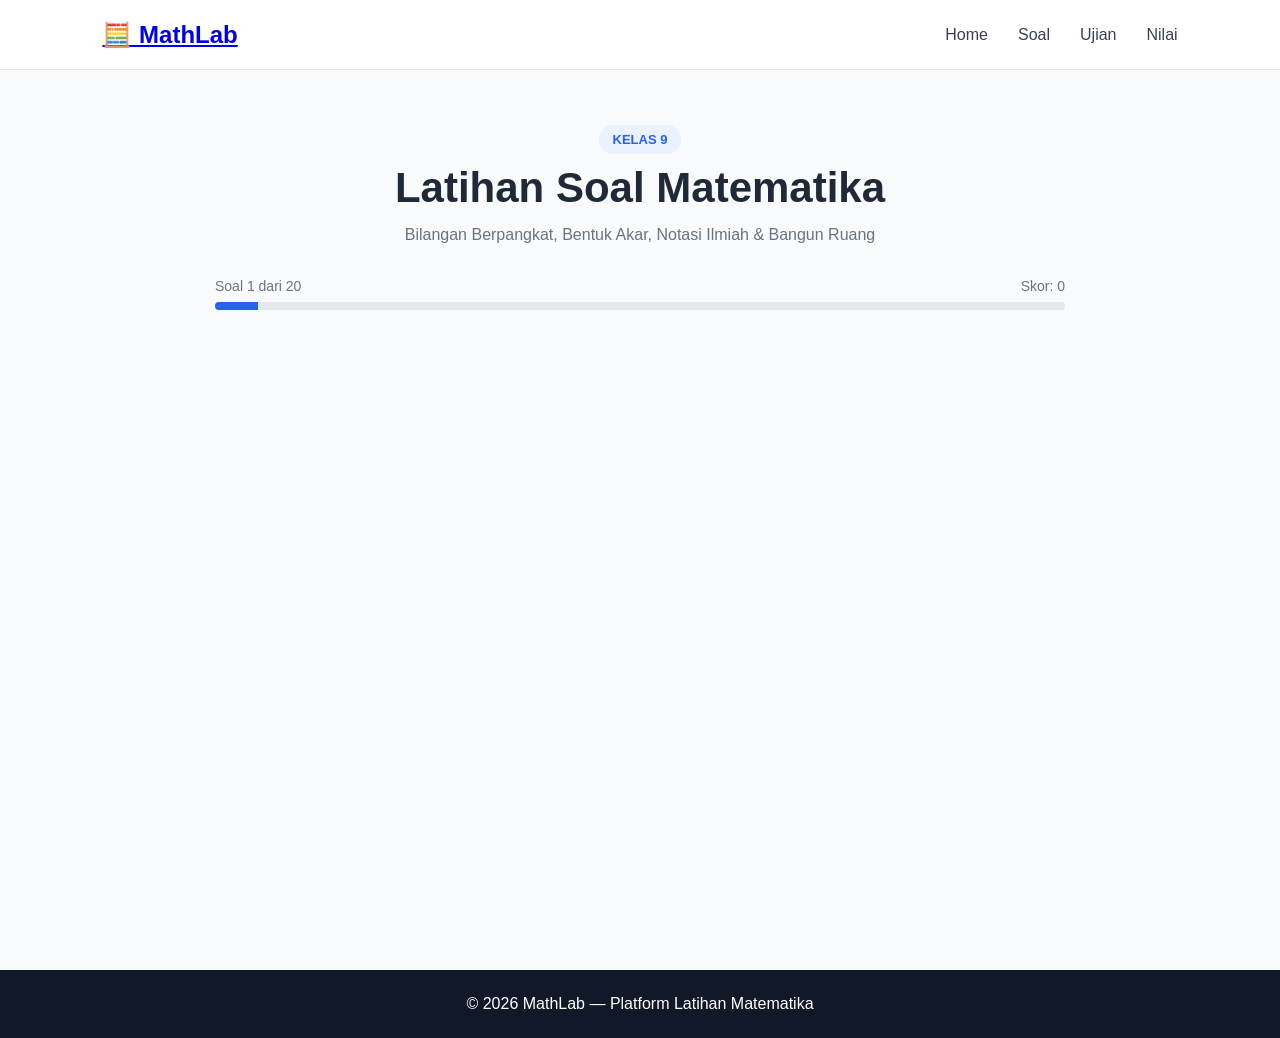
==== commit 5b6f818a: "Update soal.html" ====
--- a/soal.html
+++ b/soal.html
@@ -1731,6 +1731,7 @@
 let currentQuestion = 0;
 let score = 0;
 let answered = false;
+let solutionViewed = false;
 
 
 /* =====================================================
@@ -1745,6 +1746,7 @@
         document.getElementById("questionContainer");
 
     answered = false;
+    solutionViewed = false;
 
     let diagramHTML = "";
 
@@ -1795,7 +1797,8 @@
                 class="feedback">
             </div>
 
-            <details class="solution">
+            <details class="solution" id="solutionDetails"
+                ontoggle="solutionOpened()">
 
                 <summary>
                     ▶ Jawaban & Pembahasan
@@ -1838,12 +1841,24 @@
 
     updateProgress();
 }
-
+function solutionOpened() {
+
+    const solution =
+        document.getElementById("solutionDetails");
+
+    if (solution.open) {
+
+        solutionViewed = true;
+
+    }
+
+}
 
 /* =====================================================
    PILIH JAWABAN
 ===================================================== */
 
+    
 function selectAnswer(index) {
 
     if (answered) return;
@@ -1858,20 +1873,35 @@
     const feedback =
         document.getElementById("feedback");
 
-
-    if (index === question.correct) {
-
-        buttons[index].classList.add("correct");
+if (index === question.correct) {
+
+    buttons[index].classList.add("correct");
+
+    if (solutionViewed) {
 
         feedback.textContent =
-            "✓ Benar! Jawaban kamu tepat.";
+            "✓ Jawaban benar, tetapi poin tidak diberikan karena pembahasan sudah dibuka.";
 
         feedback.classList.add(
             "show",
             "correct-feedback"
         );
 
+    } else {
+
+        feedback.textContent =
+            "✓ Benar! +1 poin.";
+
+        feedback.classList.add(
+            "show",
+            "correct-feedback"
+        );
+
         score++;
+
+    }
+
+}
 
     } else {
 
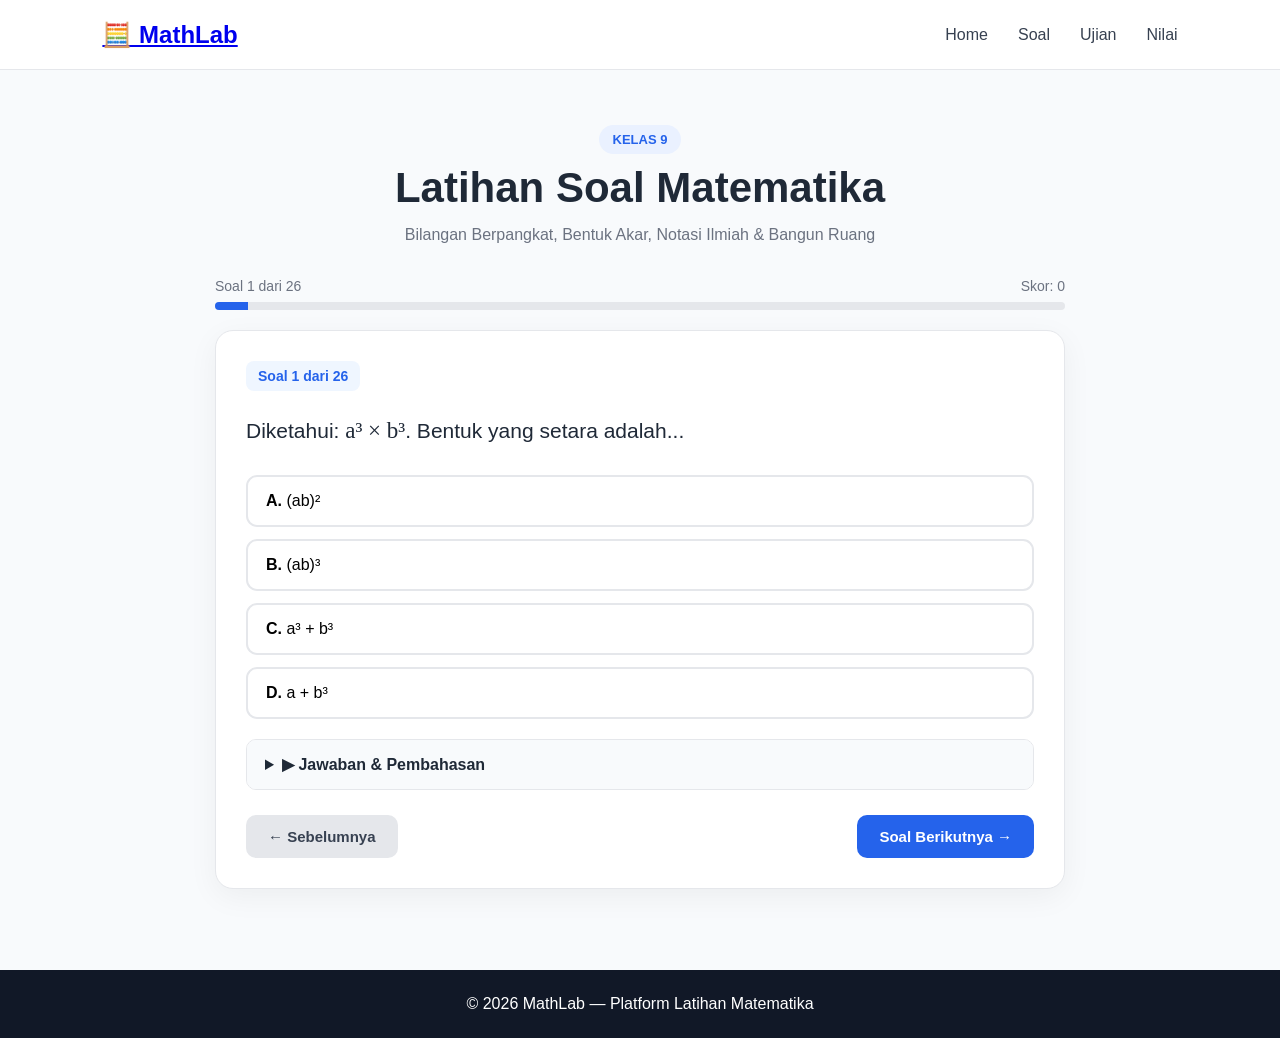
==== commit f8f88b0b: "Update soal.html" ====
--- a/soal.html
+++ b/soal.html
@@ -1861,6 +1861,7 @@
     
 function selectAnswer(index) {
 
+    // Tidak boleh menjawab dua kali
     if (answered) return;
 
     answered = true;
@@ -1873,35 +1874,49 @@
     const feedback =
         document.getElementById("feedback");
 
-if (index === question.correct) {
-
-    buttons[index].classList.add("correct");
-
-    if (solutionViewed) {
-
-        feedback.textContent =
-            "✓ Jawaban benar, tetapi poin tidak diberikan karena pembahasan sudah dibuka.";
-
-        feedback.classList.add(
-            "show",
-            "correct-feedback"
-        );
-
-    } else {
-
-        feedback.textContent =
-            "✓ Benar! +1 poin.";
-
-        feedback.classList.add(
-            "show",
-            "correct-feedback"
-        );
-
-        score++;
-
-    }
-
-}
+
+    // =========================================
+    // JAWABAN BENAR
+    // =========================================
+
+    if (index === question.correct) {
+
+        buttons[index].classList.add("correct");
+
+
+        // Kalau pembahasan SUDAH dibuka,
+        // jawaban benar TIDAK mendapat poin.
+        if (solutionViewed) {
+
+            feedback.textContent =
+                "✓ Jawaban benar, tetapi 0 poin karena pembahasan sudah dibuka.";
+
+            feedback.classList.add(
+                "show",
+                "correct-feedback"
+            );
+
+
+        } else {
+
+            // Kalau belum membuka pembahasan,
+            // jawaban benar mendapat +1.
+            score++;
+
+            feedback.textContent =
+                "✓ Benar! +1 poin.";
+
+            feedback.classList.add(
+                "show",
+                "correct-feedback"
+            );
+
+        }
+
+
+    // =========================================
+    // JAWABAN SALAH
+    // =========================================
 
     } else {
 
@@ -1912,14 +1927,17 @@
 
         feedback.innerHTML =
             "✗ Jawaban belum tepat. " +
-            "Lihat jawaban yang benar pada pilihan yang ditandai.";
+            "Jawaban yang benar ditandai dengan warna hijau.";
 
         feedback.classList.add(
             "show",
             "wrong-feedback"
         );
+
     }
 
+
+    // Update skor di bagian atas
     document.getElementById("scoreText").textContent =
         `Skor: ${score}`;
 
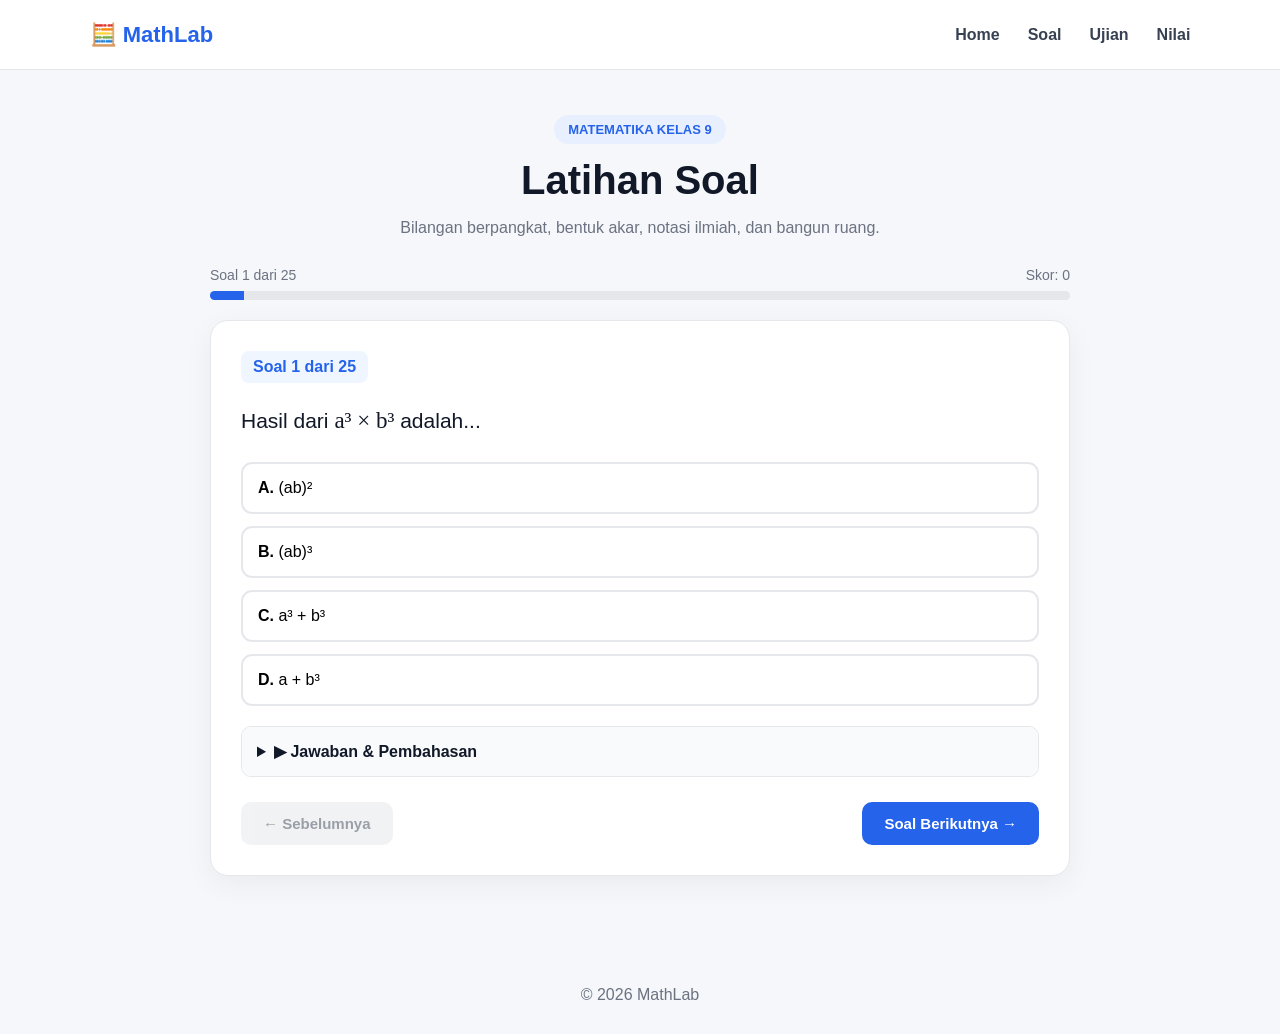
==== commit b7dff6d5: "Update soal.html" ====
--- a/soal.html
+++ b/soal.html
@@ -1,1803 +1,1348 @@
 <!DOCTYPE html>
 <html lang="id">
 <head>
-    <meta charset="UTF-8">
-    <meta name="viewport" content="width=device-width, initial-scale=1.0">
-
-    <title>Soal - MathLab</title>
-
-    <!-- CSS utama website -->
-    <link rel="stylesheet" href="style.css">
-
-    <style>
-        /* =========================================
-           HALAMAN SOAL
-        ========================================= */
-
-        .question-page {
-            min-height: 100vh;
-            padding: 55px 20px 80px;
-            background: #f8fafc;
-        }
-
-        .question-header {
-            max-width: 900px;
-            margin: 0 auto 30px;
-            text-align: center;
-        }
-
-        .question-header h1 {
-            font-size: 42px;
-            margin: 10px 0;
-        }
-
-        .question-header p {
-            color: #6b7280;
-            line-height: 1.6;
-        }
-
-        .hero-label {
-            display: inline-block;
-            padding: 7px 14px;
-            border-radius: 20px;
-            background: #eaf1ff;
-            color: #2563eb;
-            font-size: 13px;
-            font-weight: bold;
-        }
-
-        /* Progress */
-
-        .progress-container {
-            max-width: 850px;
-            margin: 0 auto 20px;
-        }
-
-        .progress-info {
-            display: flex;
-            justify-content: space-between;
-            margin-bottom: 8px;
-            font-size: 14px;
-            color: #6b7280;
-        }
-
-        .progress-bar {
-            height: 8px;
-            background: #e5e7eb;
-            border-radius: 20px;
-            overflow: hidden;
-        }
-
-        .progress-fill {
-            height: 100%;
-            width: 5%;
-            background: #2563eb;
-            transition: width 0.3s;
-        }
-
-        /* Question card */
-
-        .question-container {
-            max-width: 850px;
-            margin: auto;
-        }
-
-        .question-card {
-            background: white;
-            border: 1px solid #e5e7eb;
-            border-radius: 18px;
-            padding: 30px;
-            box-shadow: 0 8px 30px rgba(0,0,0,0.05);
-        }
-
-        .question-number {
-            display: inline-block;
-            background: #eff6ff;
-            color: #2563eb;
-            padding: 7px 12px;
-            border-radius: 8px;
-            font-size: 14px;
-            font-weight: bold;
-            margin-bottom: 20px;
-        }
-
-        .question-text {
-            font-size: 21px;
-            line-height: 1.7;
-            margin-bottom: 25px;
-        }
-
-        /* Math */
-
-        .math {
-            font-family: "Times New Roman", serif;
-            font-size: 23px;
-        }
-
-        /* Diagram */
-
-        .diagram {
-            margin: 20px auto 25px;
-            padding: 20px;
-            background: #f8fafc;
-            border: 1px solid #e5e7eb;
-            border-radius: 12px;
-            text-align: center;
-            overflow-x: auto;
-        }
-
-        .diagram svg {
-            max-width: 100%;
-            height: auto;
-        }
-
-        .diagram-caption {
-            margin-top: 10px;
-            color: #6b7280;
-            font-size: 14px;
-        }
-
-        /* Answers */
-
-        .answers {
-            display: grid;
-            gap: 12px;
-        }
-
-        .answer {
-            width: 100%;
-            padding: 15px 18px;
-            background: white;
-            border: 2px solid #e5e7eb;
-            border-radius: 11px;
-            text-align: left;
-            font-size: 16px;
-            cursor: pointer;
-            transition: 0.2s;
-        }
-
-        .answer:hover {
-            border-color: #2563eb;
-            background: #f8fbff;
-        }
-
-        .answer.selected {
-            border-color: #2563eb;
-            background: #eff6ff;
-        }
-
-        .answer.correct {
-            border-color: #16a34a;
-            background: #f0fdf4;
-        }
-
-        .answer.wrong {
-            border-color: #dc2626;
-            background: #fef2f2;
-        }
-
-        /* Feedback */
-
-        .feedback {
-            margin-top: 20px;
-            padding: 14px;
-            border-radius: 10px;
-            display: none;
-            font-weight: bold;
-        }
-
-        .feedback.show {
-            display: block;
-        }
-
-        .feedback.correct-feedback {
-            background: #dcfce7;
-            color: #166534;
-        }
-
-        .feedback.wrong-feedback {
-            background: #fee2e2;
-            color: #991b1b;
-        }
-
-        /* Pembahasan */
-
-        .solution {
-            margin-top: 20px;
-            border: 1px solid #e5e7eb;
-            border-radius: 10px;
-            overflow: hidden;
-        }
-
-        .solution summary {
-            padding: 15px 18px;
-            cursor: pointer;
-            font-weight: bold;
-            background: #f8fafc;
-        }
-
-        .solution-content {
-            padding: 18px;
-            line-height: 1.7;
-            color: #374151;
-        }
-
-        .solution-content strong {
-            color: #111827;
-        }
-
-        /* Navigation */
-
-        .question-navigation {
-            display: flex;
-            justify-content: space-between;
-            gap: 15px;
-            margin-top: 25px;
-        }
-
-        .nav-button {
-            padding: 13px 22px;
-            border: none;
-            border-radius: 10px;
-            font-weight: bold;
-            cursor: pointer;
-            font-size: 15px;
-        }
-
-        .previous-button {
-            background: #e5e7eb;
-            color: #374151;
-        }
-
-        .next-button {
-            background: #2563eb;
-            color: white;
-        }
-
-        .next-button:hover {
-            background: #1d4ed8;
-        }
-
-        /* Result */
-
-        .result-screen {
-            display: none;
-            text-align: center;
-            max-width: 650px;
-            margin: 40px auto;
-            background: white;
-            padding: 45px 30px;
-            border-radius: 18px;
-            border: 1px solid #e5e7eb;
-            box-shadow: 0 8px 30px rgba(0,0,0,0.05);
-        }
-
-        .result-screen.show {
-            display: block;
-        }
-
-        .result-score {
-            font-size: 55px;
-            font-weight: bold;
-            color: #2563eb;
-            margin: 20px;
-        }
-
-        .restart-button {
-            padding: 13px 25px;
-            border: none;
-            border-radius: 10px;
-            background: #2563eb;
-            color: white;
-            font-weight: bold;
-            cursor: pointer;
-        }
-
-        /* Mobile */
-
-        @media (max-width: 700px) {
-
-            .question-header h1 {
-                font-size: 34px;
-            }
-
-            .question-card {
-                padding: 22px;
-            }
-
-            .question-text {
-                font-size: 18px;
-            }
-
-            .question-navigation {
-                flex-direction: column;
-            }
-
-            .nav-button {
-                width: 100%;
-            }
-        }
-    </style>
+<meta charset="UTF-8">
+<meta name="viewport" content="width=device-width, initial-scale=1.0">
+<title>Soal | MathLab</title>
+
+<style>
+* {
+    box-sizing: border-box;
+}
+
+body {
+    margin: 0;
+    font-family: Arial, Helvetica, sans-serif;
+    background: #f5f7fb;
+    color: #111827;
+}
+
+.navbar {
+    height: 70px;
+    background: white;
+    border-bottom: 1px solid #e5e7eb;
+    display: flex;
+    align-items: center;
+    justify-content: space-between;
+    padding: 0 7%;
+    position: sticky;
+    top: 0;
+    z-index: 100;
+}
+
+.logo {
+    text-decoration: none;
+    color: #2563eb;
+    font-size: 22px;
+    font-weight: 800;
+}
+
+.nav-links {
+    display: flex;
+    gap: 28px;
+}
+
+.nav-links a {
+    text-decoration: none;
+    color: #374151;
+    font-weight: 600;
+}
+
+.nav-links a:hover {
+    color: #2563eb;
+}
+
+.page {
+    max-width: 900px;
+    margin: auto;
+    padding: 45px 20px 80px;
+}
+
+.header {
+    text-align: center;
+    margin-bottom: 30px;
+}
+
+.badge {
+    display: inline-block;
+    background: #e8f0ff;
+    color: #2563eb;
+    padding: 7px 14px;
+    border-radius: 20px;
+    font-size: 13px;
+    font-weight: bold;
+}
+
+.header h1 {
+    margin: 14px 0 8px;
+    font-size: 40px;
+}
+
+.header p {
+    color: #6b7280;
+}
+
+.progress-area {
+    margin-bottom: 20px;
+}
+
+.progress-info {
+    display: flex;
+    justify-content: space-between;
+    color: #6b7280;
+    font-size: 14px;
+    margin-bottom: 8px;
+}
+
+.progress {
+    width: 100%;
+    height: 9px;
+    background: #e5e7eb;
+    border-radius: 20px;
+    overflow: hidden;
+}
+
+.progress-fill {
+    height: 100%;
+    width: 5%;
+    background: #2563eb;
+    transition: width .3s;
+}
+
+.card {
+    background: white;
+    border: 1px solid #e5e7eb;
+    border-radius: 18px;
+    padding: 30px;
+    box-shadow: 0 8px 30px rgba(0,0,0,.05);
+}
+
+.question-number {
+    display: inline-block;
+    background: #eff6ff;
+    color: #2563eb;
+    font-weight: bold;
+    padding: 7px 12px;
+    border-radius: 8px;
+    margin-bottom: 18px;
+}
+
+.question {
+    font-size: 21px;
+    line-height: 1.7;
+    margin-bottom: 22px;
+}
+
+.math {
+    font-family: "Times New Roman", serif;
+    font-size: 23px;
+}
+
+.diagram {
+    text-align: center;
+    background: #f8fafc;
+    border: 1px solid #e5e7eb;
+    border-radius: 12px;
+    padding: 18px;
+    margin: 20px 0;
+    overflow-x: auto;
+}
+
+.diagram svg {
+    max-width: 100%;
+}
+
+.answers {
+    display: grid;
+    gap: 12px;
+}
+
+.answer {
+    border: 2px solid #e5e7eb;
+    background: white;
+    border-radius: 11px;
+    padding: 15px;
+    text-align: left;
+    font-size: 16px;
+    cursor: pointer;
+    transition: .2s;
+}
+
+.answer:hover {
+    border-color: #2563eb;
+    background: #f8fbff;
+}
+
+.answer.correct {
+    border-color: #16a34a;
+    background: #dcfce7;
+}
+
+.answer.wrong {
+    border-color: #dc2626;
+    background: #fee2e2;
+}
+
+.answer.locked {
+    cursor: default;
+}
+
+.feedback {
+    display: none;
+    margin-top: 18px;
+    padding: 14px;
+    border-radius: 10px;
+    line-height: 1.5;
+}
+
+.feedback.show {
+    display: block;
+}
+
+.feedback.correct {
+    background: #dcfce7;
+    color: #166534;
+}
+
+.feedback.wrong {
+    background: #fee2e2;
+    color: #991b1b;
+}
+
+.solution {
+    margin-top: 20px;
+    border: 1px solid #e5e7eb;
+    border-radius: 10px;
+    overflow: hidden;
+}
+
+.solution summary {
+    cursor: pointer;
+    padding: 15px;
+    background: #f8fafc;
+    font-weight: bold;
+}
+
+.solution-content {
+    padding: 18px;
+    line-height: 1.7;
+}
+
+.navigation {
+    display: flex;
+    justify-content: space-between;
+    gap: 12px;
+    margin-top: 25px;
+}
+
+.nav-btn {
+    padding: 13px 22px;
+    border: none;
+    border-radius: 10px;
+    cursor: pointer;
+    font-weight: bold;
+    font-size: 15px;
+}
+
+.prev {
+    background: #e5e7eb;
+    color: #374151;
+}
+
+.next {
+    background: #2563eb;
+    color: white;
+}
+
+.nav-btn:disabled {
+    opacity: .5;
+    cursor: not-allowed;
+}
+
+.result {
+    display: none;
+    background: white;
+    border: 1px solid #e5e7eb;
+    border-radius: 18px;
+    padding: 45px 25px;
+    text-align: center;
+}
+
+.result.show {
+    display: block;
+}
+
+.result-score {
+    font-size: 58px;
+    font-weight: 800;
+    color: #2563eb;
+    margin: 20px;
+}
+
+.restart {
+    background: #2563eb;
+    color: white;
+    border: none;
+    padding: 13px 24px;
+    border-radius: 10px;
+    font-weight: bold;
+    cursor: pointer;
+}
+
+footer {
+    text-align: center;
+    padding: 30px;
+    color: #6b7280;
+}
+
+@media(max-width:700px) {
+    .navbar {
+        padding: 0 20px;
+    }
+
+    .nav-links {
+        gap: 12px;
+        font-size: 13px;
+    }
+
+    .header h1 {
+        font-size: 32px;
+    }
+
+    .card {
+        padding: 22px;
+    }
+
+    .question {
+        font-size: 18px;
+    }
+
+    .navigation {
+        flex-direction: column;
+    }
+
+    .nav-btn {
+        width: 100%;
+    }
+}
+</style>
 </head>
 
 <body>
 
-    <!-- =========================================
-         NAVBAR
-    ========================================= -->
-
-    <nav class="navbar">
-
-        <a href="index.html" class="logo">
-            🧮 MathLab
-        </a>
-
-        <div class="nav-links">
-
-            <a href="index.html">
-                Home
-            </a>
-
-            <a href="soal.html">
-                Soal
-            </a>
-
-            <a href="ujian.html">
-                Ujian
-            </a>
-
-            <a href="nilai.html">
-                Nilai
-            </a>
-
-        </div>
-
-    </nav>
-
-
-    <!-- =========================================
-         MAIN
-    ========================================= -->
-
-    <main class="question-page">
-
-        <div class="question-header">
-
-            <span class="hero-label">
-                KELAS 9
-            </span>
-
-            <h1>
-                Latihan Soal Matematika
-            </h1>
-
-            <p>
-                Bilangan Berpangkat, Bentuk Akar,
-                Notasi Ilmiah & Bangun Ruang
-            </p>
-
-        </div>
-
-
-        <!-- PROGRESS -->
-
-        <div class="progress-container">
-
-            <div class="progress-info">
-
-                <span id="progressText">
-                    Soal 1 dari 20
-                </span>
-
-                <span id="scoreText">
-                    Skor: 0
-                </span>
-
-            </div>
-
-            <div class="progress-bar">
-
-                <div
-                    class="progress-fill"
-                    id="progressFill">
-                </div>
-
-            </div>
-
-        </div>
-
-
-        <!-- QUESTION -->
-
-        <div
-            class="question-container"
-            id="questionContainer">
-
-        </div>
-
-
-        <!-- RESULT -->
-
-        <div
-            class="result-screen"
-            id="resultScreen">
-
-            <div style="font-size:50px;">
-                🎉
-            </div>
-
-            <h2>
-                Latihan Selesai!
-            </h2>
-
-            <p>
-                Berikut hasil latihanmu:
-            </p>
-
-            <div
-                class="result-score"
-                id="finalScore">
-                0/20
-            </div>
-
-            <p id="finalMessage"></p>
-
-            <br>
-
-            <button
-                class="restart-button"
-                onclick="restartQuiz()">
-
-                🔄 Ulangi Latihan
-
-            </button>
-
-        </div>
-
-    </main>
-
-
-    <!-- =========================================
-         FOOTER
-    ========================================= -->
-
-    <footer>
-
-        © 2026 MathLab — Platform Latihan Matematika
-
-    </footer>
-
+<nav class="navbar">
+    <a href="index.html" class="logo">🧮 MathLab</a>
+
+    <div class="nav-links">
+        <a href="index.html">Home</a>
+        <a href="soal.html">Soal</a>
+        <a href="ujian.html">Ujian</a>
+        <a href="nilai.html">Nilai</a>
+    </div>
+</nav>
+
+<main class="page">
+
+<div class="header">
+    <span class="badge">MATEMATIKA KELAS 9</span>
+    <h1>Latihan Soal</h1>
+    <p>Bilangan berpangkat, bentuk akar, notasi ilmiah, dan bangun ruang.</p>
+</div>
+
+<div class="progress-area" id="progressArea">
+    <div class="progress-info">
+        <span id="progressText">Soal 1 dari 20</span>
+        <span id="scoreText">Skor: 0</span>
+    </div>
+
+    <div class="progress">
+        <div class="progress-fill" id="progressFill"></div>
+    </div>
+</div>
+
+<div id="questionContainer"></div>
+
+<div class="result" id="resultScreen">
+    <div style="font-size:50px;">🎉</div>
+
+    <h2>Latihan Selesai!</h2>
+
+    <p>Hasil latihanmu:</p>
+
+    <div class="result-score" id="finalScore">0/20</div>
+
+    <p id="finalMessage"></p>
+
+    <button class="restart" onclick="restartQuiz()">
+        🔄 Ulangi Latihan
+    </button>
+</div>
+
+</main>
+
+<footer>
+    © 2026 MathLab
+</footer>
 
 <script>
 
 /* =====================================================
-   BANK SOAL KELAS 9
+   BANK SOAL
+   KUNCI SUDAH DICEK ULANG
 ===================================================== */
 
 const questions = [
 
-    {
-        question: `
-            Diketahui:
-            <span class="math">a³ × b³</span>.
-            Bentuk yang setara adalah...
-        `,
-
-        answers: [
-            "(ab)²",
-            "(ab)³",
-            "a³ + b³",
-            "a + b³"
-        ],
-
-        correct: 1,
-
-        explanation: `
-            <strong>Jawaban: B. (ab)³</strong><br><br>
-
-            Gunakan sifat perpangkatan:
-            <br>
-            <span class="math">aⁿ × bⁿ = (ab)ⁿ</span>
-            <br><br>
-
-            Jadi:
-            <br>
-            <span class="math">a³ × b³ = (ab)³</span>
-        `
-    },
-
-
-    {
-        question: `
-            Hasil dari
-            <span class="math">(2/3)<sup>−2</sup></span>
-            adalah...
-        `,
-
-        answers: [
-            "−4/9",
-            "−9/4",
-            "9/4",
-            "4/9"
-        ],
-
-        correct: 2,
-
-        explanation: `
-            <strong>Jawaban: C. 9/4</strong><br><br>
-
-            Pangkat negatif berarti membalik pecahan:
-            <br>
-            <span class="math">(2/3)<sup>−2</sup>
-            = (3/2)²</span>
-            <br><br>
-
-            Kemudian:
-            <br>
-            <span class="math">3²/2² = 9/4</span>
-        `
-    },
-
-
-    {
-        question: `
-            Hasil dari
-            <span class="math">
-            (3³ × 6³) ÷ 9²
-            </span>
-            adalah...
-        `,
-
-        answers: [
-            "144",
-            "72",
-            "36",
-            "18"
-        ],
-
-        correct: 1,
-
-        explanation: `
-            <strong>Jawaban: B. 72</strong><br><br>
-
-            Gabungkan pangkat:
-            <br>
-            <span class="math">
-            3³ × 6³ = (3 × 6)³ = 18³
-            </span>
-            <br><br>
-
-            Jadi:
-            <br>
-            <span class="math">
-            18³ ÷ 9²
-            = 5832 ÷ 81
-            = 72
-            </span>
-        `
-    },
-
-
-    {
-        question: `
-            Hasil dari
-            <span class="math">
-            5<sup>−2</sup> + 5<sup>−1</sup>
-            + 5⁰ + 5¹ + 5²
-            </span>
-            adalah...
-        `,
-
-        answers: [
-            "31 6/25",
-            "31 4/25",
-            "30 6/25",
-            "30 4/25"
-        ],
-
-        correct: 0,
-
-        explanation: `
-            <strong>Jawaban: A. 31 6/25</strong><br><br>
-
-            Ubah pangkat negatif:
-            <br>
-            <span class="math">
-            5⁻² = 1/25
-            </span><br>
-            <span class="math">
-            5⁻¹ = 1/5
-            </span>
-            <br><br>
-
-            Maka:
-            <br>
-            <span class="math">
-            1/25 + 1/5 + 1 + 5 + 25
-            </span>
-            <br><br>
-
-            <span class="math">
-            = 31 + 6/25
-            = 31 6/25
-            </span>
-        `
-    },
-
-
-    {
-        question: `
-            Jika
-            <span class="math">2<sup>m</sup> = 32</span>
-            dan
-            <span class="math">2<sup>n</sup> = 8</span>,
-            maka nilai <span class="math">m + n</span> adalah...
-        `,
-
-        answers: [
-            "5",
-            "6",
-            "8",
-            "10"
-        ],
-
-        correct: 2,
-
-        explanation: `
-            <strong>Jawaban: C. 8</strong><br><br>
-
-            Karena:
-            <br>
-            <span class="math">32 = 2⁵</span>,
-            maka <span class="math">m = 5</span>.
-            <br><br>
-
-            <span class="math">8 = 2³</span>,
-            maka <span class="math">n = 3</span>.
-            <br><br>
-
-            Jadi:
-            <br>
-            <span class="math">m + n = 5 + 3 = 8</span>
-        `
-    },
-
-
-    {
-        question: `
-            Bentuk positif dari
-            <span class="math">x<sup>−3</sup></span>
-            adalah...
-        `,
-
-        answers: [
-            "x³",
-            "−x³",
-            "1/x³",
-            "1/x⁻³"
-        ],
-
-        correct: 2,
-
-        explanation: `
-            <strong>Jawaban: C. 1/x³</strong><br><br>
-
-            Sifat pangkat negatif:
-            <br>
-            <span class="math">
-            x<sup>−n</sup> = 1/xⁿ
-            </span>
-            <br><br>
-
-            Jadi:
-            <br>
-            <span class="math">
-            x<sup>−3</sup> = 1/x³
-            </span>
-        `
-    },
-
-
-    {
-        question: `
-            Bentuk paling sederhana dari
-            <span class="math">
-            3<sup>2m+5</sup> ÷ 3<sup>m+2</sup>
-            </span>
-            adalah...
-        `,
-
-        answers: [
-            "3<sup>m+7</sup>",
-            "3<sup>m+3</sup>",
-            "3<sup>3m+7</sup>",
-            "3<sup>m−3</sup>"
-        ],
-
-        correct: 1,
-
-        explanation: `
-            <strong>Jawaban: B. 3<sup>m+3</sup></strong><br><br>
-
-            Jika basis sama dan dibagi, pangkat dikurangkan:
-            <br>
-            <span class="math">
-            3<sup>2m+5</sup> ÷ 3<sup>m+2</sup>
-            =
-            3<sup>(2m+5)−(m+2)</sup>
-            </span>
-            <br><br>
-
-            <span class="math">
-            = 3<sup>m+3</sup>
-            </span>
-        `
-    },
-
-
-    {
-        question: `
-            Bentuk sederhana dari
-            <span class="math">√108</span>
-            adalah...
-        `,
-
-        answers: [
-            "6√3",
-            "5√3",
-            "6√2",
-            "5√2"
-        ],
-
-        correct: 0,
-
-        explanation: `
-            <strong>Jawaban: A. 6√3</strong><br><br>
-
-            Pecah 108 menjadi:
-            <br>
-            <span class="math">108 = 36 × 3</span>
-            <br><br>
-
-            Maka:
-            <br>
-            <span class="math">
-            √108 = √36 × √3
-            = 6√3
-            </span>
-        `
-    },
-
-
-    {
-        question: `
-            Hasil dari
-            <span class="math">
-            √50 + √8
-            </span>
-            adalah...
-        `,
-
-        answers: [
-            "7√2",
-            "8√2",
-            "9√2",
-            "10√2"
-        ],
-
-        correct: 0,
-
-        explanation: `
-            <strong>Jawaban: A. 7√2</strong><br><br>
-
-            <span class="math">
-            √50 = √25×2 = 5√2
-            </span>
-            <br>
-            <span class="math">
-            √8 = √4×2 = 2√2
-            </span>
-            <br><br>
-
-            Jadi:
-            <br>
-            <span class="math">
-            5√2 + 2√2 = 7√2
-            </span>
-        `
-    },
-
-
-    {
-        question: `
-            Hasil dari
-            <span class="math">
-            √80 − 3√45 + 3√5
-            </span>
-            adalah...
-        `,
-
-        answers: [
-            "√5",
-            "−2√5",
-            "−5√5",
-            "−8√5"
-        ],
-
-        correct: 1,
-
-        explanation: `
-            <strong>Jawaban: B. −2√5</strong><br><br>
-
-            Sederhanakan:
-            <br>
-            <span class="math">√80 = 4√5</span>
-            <br>
-            <span class="math">√45 = 3√5</span>
-            <br><br>
-
-            Maka:
-            <br>
-            <span class="math">
-            4√5 − 3(3√5) + 3√5
-            </span>
-            <br>
-            <span class="math">
-            = 4√5 − 9√5 + 3√5
-            = −2√5
-            </span>
-        `
-    },
-
-
-    {
-        question: `
-            Bentuk akar dari
-            <span class="math">2<sup>3/2</sup></span>
-            adalah...
-        `,
-
-        answers: [
-            "2√2",
-            "3√2",
-            "√2/2",
-            "√3/2"
-        ],
-
-        correct: 0,
-
-        explanation: `
-            <strong>Jawaban: A. 2√2</strong><br><br>
-
-            Gunakan:
-            <br>
-            <span class="math">
-            a<sup>m/n</sup> = ⁿ√(aᵐ)
-            </span>
-            <br><br>
-
-            Jadi:
-            <br>
-            <span class="math">
-            2<sup>3/2</sup>
-            = √(2³)
-            = √8
-            = 2√2
-            </span>
-        `
-    },
-
-
-    {
-        question: `
-            Bentuk baku dari
-            <span class="math">0,00078</span>
-            adalah...
-        `,
-
-        answers: [
-            "7,8 × 10⁻⁵",
-            "7,8 × 10⁻⁴",
-            "7,8 × 10⁴",
-            "7,8 × 10⁵"
-        ],
-
-        correct: 1,
-
-        explanation: `
-            <strong>Jawaban: B. 7,8 × 10⁻⁴</strong><br><br>
-
-            Geser koma 4 tempat ke kanan:
-            <br>
-            <span class="math">
-            0,00078 → 7,8
-            </span>
-            <br><br>
-
-            Karena koma digeser ke kanan 4 tempat,
-            pangkat 10 menjadi −4.
-            <br><br>
-
-            Jadi:
-            <br>
-            <span class="math">
-            0,00078 = 7,8 × 10⁻⁴
-            </span>
-        `
-    },
-
-
-    {
-        question: `
-            Sebuah kubus memiliki panjang rusuk
-            <span class="math">6 cm</span>.
-            Berapakah luas permukaannya?
-        `,
-
-        diagram: `
-            <svg width="300" height="210" viewBox="0 0 300 210">
-                <polygon points="80,60 180,35 235,70 135,95"
-                    fill="#dbeafe" stroke="#2563eb" stroke-width="3"/>
-                <polygon points="80,60 135,95 135,175 80,140"
-                    fill="#bfdbfe" stroke="#2563eb" stroke-width="3"/>
-                <polygon points="135,95 235,70 235,150 135,175"
-                    fill="#93c5fd" stroke="#2563eb" stroke-width="3"/>
-                <text x="105" y="55" font-size="16">6 cm</text>
-                <text x="240" y="115" font-size="16">6 cm</text>
-            </svg>
-            <div class="diagram-caption">
-                Kubus dengan rusuk 6 cm
-            </div>
-        `,
-
-        answers: [
-            "36 cm²",
-            "72 cm²",
-            "216 cm²",
-            "324 cm²"
-        ],
-
-        correct: 2,
-
-        explanation: `
-            <strong>Jawaban: C. 216 cm²</strong><br><br>
-
-            Luas permukaan kubus:
-            <br>
-            <span class="math">
-            L = 6s²
-            </span>
-            <br><br>
-
-            Dengan <span class="math">s = 6</span>:
-            <br>
-            <span class="math">
-            L = 6 × 6²
-            = 6 × 36
-            = 216 cm²
-            </span>
-        `
-    },
-
-
-    {
-        question: `
-            Sebuah balok memiliki panjang
-            <span class="math">12 cm</span>,
-            lebar <span class="math">5 cm</span>,
-            dan tinggi <span class="math">4 cm</span>.
-            Berapakah volumenya?
-        `,
-
-        diagram: `
-            <svg width="330" height="210" viewBox="0 0 330 210">
-                <polygon points="60,75 220,45 275,80 115,110"
-                    fill="#dbeafe" stroke="#2563eb" stroke-width="3"/>
-                <polygon points="60,75 115,110 115,180 60,145"
-                    fill="#bfdbfe" stroke="#2563eb" stroke-width="3"/>
-                <polygon points="115,110 275,80 275,150 115,180"
-                    fill="#93c5fd" stroke="#2563eb" stroke-width="3"/>
-
-                <text x="140" y="50" font-size="15">12 cm</text>
-                <text x="235" y="105" font-size="15">5 cm</text>
-                <text x="120" y="150" font-size="15">4 cm</text>
-            </svg>
-
-            <div class="diagram-caption">
-                Balok p = 12 cm, l = 5 cm, t = 4 cm
-            </div>
-        `,
-
-        answers: [
-            "120 cm³",
-            "180 cm³",
-            "240 cm³",
-            "300 cm³"
-        ],
-
-        correct: 2,
-
-        explanation: `
-            <strong>Jawaban: C. 240 cm³</strong><br><br>
-
-            Rumus volume balok:
-            <br>
-            <span class="math">
-            V = p × l × t
-            </span>
-            <br><br>
-
-            <span class="math">
-            V = 12 × 5 × 4
-            = 240 cm³
-            </span>
-        `
-    },
-
-
-    {
-        question: `
-            Sebuah prisma memiliki luas alas
-            <span class="math">30 cm²</span>
-            dan tinggi prisma
-            <span class="math">10 cm</span>.
-            Berapakah volumenya?
-        `,
-
-        diagram: `
-            <svg width="300" height="200" viewBox="0 0 300 200">
-                <polygon points="70,135 145,55 220,135"
-                    fill="#bfdbfe"
-                    stroke="#2563eb"
-                    stroke-width="3"/>
-
-                <line x1="145" y1="55" x2="145" y2="135"
-                    stroke="#2563eb"
-                    stroke-width="2"
-                    stroke-dasharray="6"/>
-
-                <text x="105" y="155" font-size="15">
-                    Luas alas = 30 cm²
-                </text>
-
-                <text x="153" y="100" font-size="15">
-                    10 cm
-                </text>
-            </svg>
-
-            <div class="diagram-caption">
-                Luas alas = 30 cm² dan tinggi = 10 cm
-            </div>
-        `,
-
-        answers: [
-            "30 cm³",
-            "100 cm³",
-            "300 cm³",
-            "600 cm³"
-        ],
-
-        correct: 2,
-
-        explanation: `
-            <strong>Jawaban: C. 300 cm³</strong><br><br>
-
-            Volume prisma:
-            <br>
-            <span class="math">
-            V = luas alas × tinggi
-            </span>
-            <br><br>
-
-            <span class="math">
-            V = 30 × 10
-            = 300 cm³
-            </span>
-        `
-    },
-
-
-    {
-        question: `
-            Sebuah tabung memiliki jari-jari
-            <span class="math">7 cm</span>
-            dan tinggi <span class="math">10 cm</span>.
-            Gunakan π = 22/7.
-            Berapakah luas permukaannya?
-        `,
-
-        diagram: `
-            <svg width="260" height="230" viewBox="0 0 260 230">
-                <ellipse cx="130" cy="45" rx="70" ry="25"
-                    fill="#dbeafe"
-                    stroke="#2563eb"
-                    stroke-width="3"/>
-
-                <line x1="60" y1="45" x2="60" y2="175"
-                    stroke="#2563eb"
-                    stroke-width="3"/>
-
-                <line x1="200" y1="45" x2="200" y2="175"
-                    stroke="#2563eb"
-                    stroke-width="3"/>
-
-                <ellipse cx="130" cy="175" rx="70" ry="25"
-                    fill="#bfdbfe"
-                    stroke="#2563eb"
-                    stroke-width="3"/>
-
-                <line x1="130" y1="45" x2="200" y2="45"
-                    stroke="#111827"
-                    stroke-width="2"/>
-
-                <text x="140" y="38" font-size="15">
-                    r = 7 cm
-                </text>
-
-                <text x="205" y="115" font-size="15">
-                    t = 10 cm
-                </text>
-            </svg>
-
-            <div class="diagram-caption">
-                Tabung r = 7 cm, t = 10 cm
-            </div>
-        `,
-
-        answers: [
-            "528 cm²",
-            "616 cm²",
-            "748 cm²",
-            "880 cm²"
-        ],
-
-        correct: 2,
-
-        explanation: `
-            <strong>Jawaban: C. 748 cm²</strong><br><br>
-
-            Luas permukaan tabung:
-            <br>
-            <span class="math">
-            L = 2πr(r + t)
-            </span>
-            <br><br>
-
-            <span class="math">
-            L = 2 × 22/7 × 7 × (7 + 10)
-            </span>
-            <br>
-            <span class="math">
-            = 44 × 17
-            = 748 cm²
-            </span>
-        `
-    },
-
-
-    {
-        question: `
-            Sebuah kerucut mempunyai jari-jari
-            <span class="math">7 cm</span>
-            dan tinggi <span class="math">24 cm</span>.
-            Gunakan π = 22/7.
-            Berapakah volumenya?
-        `,
-
-        diagram: `
-            <svg width="300" height="250" viewBox="0 0 300 250">
-
-                <ellipse cx="150" cy="190" rx="90" ry="25"
-                    fill="#bfdbfe"
-                    stroke="#2563eb"
-                    stroke-width="3"/>
-
-                <polygon points="60,190 150,45 240,190"
-                    fill="#dbeafe"
-                    fill-opacity="0.7"
-                    stroke="#2563eb"
-                    stroke-width="3"/>
-
-                <line x1="150" y1="45" x2="150" y2="190"
-                    stroke="#111827"
-                    stroke-width="2"
-                    stroke-dasharray="6"/>
-
-                <text x="157" y="120" font-size="15">
-                    24 cm
-                </text>
-
-                <text x="180" y="205" font-size="15">
-                    r = 7 cm
-                </text>
-
-            </svg>
-
-            <div class="diagram-caption">
-                Kerucut r = 7 cm, t = 24 cm
-            </div>
-        `,
-
-        answers: [
-            "616 cm³",
-            "924 cm³",
-            "1.232 cm³",
-            "1.848 cm³"
-        ],
-
-        correct: 2,
-
-        explanation: `
-            <strong>Jawaban: C. 1.232 cm³</strong><br><br>
-
-            Rumus volume kerucut:
-            <br>
-            <span class="math">
-            V = 1/3 πr²t
-            </span>
-            <br><br>
-
-            <span class="math">
-            V = 1/3 × 22/7 × 7² × 24
-            </span>
-            <br><br>
-
-            <span class="math">
-            = 1/3 × 22 × 7 × 24
-            </span>
-            <br>
-            <span class="math">
-            = 1.232 cm³
-            </span>
-        `
-    },
-
-
-    {
-        question: `
-            Sebuah bola mempunyai jari-jari
-            <span class="math">7 cm</span>.
-            Gunakan π = 22/7.
-            Berapakah luas permukaan bola?
-        `,
-
-        diagram: `
-            <svg width="250" height="220" viewBox="0 0 250 220">
-
-                <circle cx="125" cy="110" r="75"
-                    fill="#dbeafe"
-                    stroke="#2563eb"
-                    stroke-width="3"/>
-
-                <line x1="125" y1="110" x2="200" y2="110"
-                    stroke="#111827"
-                    stroke-width="2"/>
-
-                <text x="145" y="102" font-size="15">
-                    r = 7 cm
-                </text>
-
-            </svg>
-
-            <div class="diagram-caption">
-                Bola dengan jari-jari 7 cm
-            </div>
-        `,
-
-        answers: [
-            "154 cm²",
-            "308 cm²",
-            "462 cm²",
-            "616 cm²"
-        ],
-
-        correct: 3,
-
-        explanation: `
-            <strong>Jawaban: D. 616 cm²</strong><br><br>
-
-            Luas permukaan bola:
-            <br>
-            <span class="math">
-            L = 4πr²
-            </span>
-            <br><br>
-
-            <span class="math">
-            L = 4 × 22/7 × 7²
-            </span>
-            <br>
-            <span class="math">
-            = 4 × 22 × 7
-            = 616 cm²
-            </span>
-        `
-    },
-
-
-    {
-        question: `
-            Sebuah balok memiliki ukuran
-            <span class="math">8 cm × 5 cm × 3 cm</span>.
-            Berapakah luas permukaannya?
-        `,
-
-        diagram: `
-            <svg width="330" height="200" viewBox="0 0 330 200">
-
-                <polygon points="55,65 210,40 270,75 115,100"
-                    fill="#dbeafe"
-                    stroke="#2563eb"
-                    stroke-width="3"/>
-
-                <polygon points="55,65 115,100 115,170 55,135"
-                    fill="#bfdbfe"
-                    stroke="#2563eb"
-                    stroke-width="3"/>
-
-                <polygon points="115,100 270,75 270,145 115,170"
-                    fill="#93c5fd"
-                    stroke="#2563eb"
-                    stroke-width="3"/>
-
-                <text x="130" y="40" font-size="15">
-                    8 cm
-                </text>
-
-                <text x="275" y="110" font-size="15">
-                    5 cm
-                </text>
-
-                <text x="120" y="145" font-size="15">
-                    3 cm
-                </text>
-
-            </svg>
-        `,
-
-        answers: [
-            "118 cm²",
-            "158 cm²",
-            "168 cm²",
-            "198 cm²"
-        ],
-
-        correct: 1,
-
-        explanation: `
-            <strong>Jawaban: B. 158 cm²</strong><br><br>
-
-            Rumus:
-            <br>
-            <span class="math">
-            L = 2(pl + pt + lt)
-            </span>
-            <br><br>
-
-            <span class="math">
-            L = 2[(8×5) + (8×3) + (5×3)]
-            </span>
-            <br>
-            <span class="math">
-            = 2(40 + 24 + 15)
-            </span>
-            <br>
-            <span class="math">
-            = 2 × 79
-            = 158 cm²
-            </span>
-        `
-    },
-
-
-    {
-        question: `
-            Sebuah prisma segitiga mempunyai luas alas
-            <span class="math">24 cm²</span>
-            dan tinggi prisma
-            <span class="math">15 cm</span>.
-            Berapakah volumenya?
-        `,
-
-        answers: [
-            "240 cm³",
-            "300 cm³",
-            "360 cm³",
-            "390 cm³"
-        ],
-
-        correct: 2,
-
-        explanation: `
-            <strong>Jawaban: C. 360 cm³</strong><br><br>
-
-            <span class="math">
-            V = luas alas × tinggi
-            </span>
-            <br><br>
-
-            <span class="math">
-            V = 24 × 15
-            = 360 cm³
-            </span>
-        `
-    },
-
-
-    {
-        question: `
-            Sebuah limas mempunyai luas alas
-            <span class="math">60 cm²</span>
-            dan tinggi <span class="math">12 cm</span>.
-            Berapakah volumenya?
-        `,
-
-        diagram: `
-            <svg width="280" height="230" viewBox="0 0 280 230">
-
-                <polygon points="55,165 140,190 225,165 140,140"
-                    fill="#bfdbfe"
-                    stroke="#2563eb"
-                    stroke-width="3"/>
-
-                <line x1="140" y1="40" x2="55" y2="165"
-                    stroke="#2563eb"
-                    stroke-width="3"/>
-
-                <line x1="140" y1="40" x2="225" y2="165"
-                    stroke="#2563eb"
-                    stroke-width="3"/>
-
-                <line x1="140" y1="40" x2="140" y2="165"
-                    stroke="#111827"
-                    stroke-width="2"
-                    stroke-dasharray="6"/>
-
-                <text x="148" y="105" font-size="15">
-                    12 cm
-                </text>
-
-                <text x="90" y="185" font-size="14">
-                    luas alas = 60 cm²
-                </text>
-
-            </svg>
-        `,
-
-        answers: [
-            "180 cm³",
-            "240 cm³",
-            "360 cm³",
-            "720 cm³"
-        ],
-
-        correct: 1,
-
-        explanation: `
-            <strong>Jawaban: B. 240 cm³</strong><br><br>
-
-            Rumus volume limas:
-            <br>
-            <span class="math">
-            V = 1/3 × luas alas × tinggi
-            </span>
-            <br><br>
-
-            <span class="math">
-            V = 1/3 × 60 × 12
-            = 240 cm³
-            </span>
-        `
-    },
-
-
-    {
-        question: `
-            Sebuah tabung mempunyai diameter
-            <span class="math">14 cm</span>
-            dan tinggi <span class="math">20 cm</span>.
-            Gunakan π = 22/7.
-            Berapakah volumenya?
-        `,
-
-        answers: [
-            "2.640 cm³",
-            "3.080 cm³",
-            "3.140 cm³",
-            "3.520 cm³"
-        ],
-
-        correct: 3,
-
-        explanation: `
-            <strong>Jawaban: D. 3.080 cm³</strong><br><br>
-
-            Diameter = 14 cm, sehingga:
-            <br>
-            <span class="math">r = 7 cm</span>
-            <br><br>
-
-            Volume tabung:
-            <br>
-            <span class="math">
-            V = πr²t
-            </span>
-            <br>
-            <span class="math">
-            V = 22/7 × 7² × 20
-            </span>
-            <br>
-            <span class="math">
-            = 22 × 7 × 20
-            = 3.080 cm³
-            </span>
-        `
-    },
-
-
-    {
-        question: `
-            Sebuah kubus mempunyai volume
-            <span class="math">729 cm³</span>.
-            Berapakah panjang rusuk kubus?
-        `,
-
-        diagram: `
-            <svg width="250" height="200" viewBox="0 0 250 200">
-
-                <polygon points="55,60 145,40 195,70 105,90"
-                    fill="#dbeafe"
-                    stroke="#2563eb"
-                    stroke-width="3"/>
-
-                <polygon points="55,60 105,90 105,165 55,135"
-                    fill="#bfdbfe"
-                    stroke="#2563eb"
-                    stroke-width="3"/>
-
-                <polygon points="105,90 195,70 195,145 105,165"
-                    fill="#93c5fd"
-                    stroke="#2563eb"
-                    stroke-width="3"/>
-
-                <text x="115" y="38" font-size="16">
-                    s = ?
-                </text>
-
-            </svg>
-        `,
-
-        answers: [
-            "7 cm",
-            "8 cm",
-            "9 cm",
-            "10 cm"
-        ],
-
-        correct: 2,
-
-        explanation: `
-            <strong>Jawaban: C. 9 cm</strong><br><br>
-
-            Volume kubus:
-            <br>
-            <span class="math">
-            V = s³
-            </span>
-            <br><br>
-
-            Maka:
-            <br>
-            <span class="math">
-            s³ = 729
-            </span>
-            <br><br>
-
-            Karena:
-            <br>
-            <span class="math">
-            9³ = 729
-            </span>
-            <br><br>
-
-            Jadi panjang rusuk = <strong>9 cm</strong>.
-        `
-    },
-
-
-    {
-        question: `
-            Sebuah bola mempunyai diameter
-            <span class="math">14 cm</span>.
-            Gunakan π = 22/7.
-            Berapakah volumenya?
-        `,
-
-        answers: [
-            "1.436,33cm³",
-            "1.437,33 cm³",
-            "1.438,33 cm³",
-            "1.439,33 cm³"
-        ],
-
-        correct: 1,
-
-        explanation: `
-            <strong>Jawaban: A. 1.437,33 Perhatikan perhitungan.</strong><br><br>
-
-            Diameter 14 cm berarti:
-            <br>
-            <span class="math">r = 7 cm</span>
-            <br><br>
-
-            Volume bola:
-            <br>
-            <span class="math">
-            V = 4/3 πr³
-            </span>
-            <br><br>
-
-            <span class="math">
-            V = 4/3 × 22/7 × 7³
-            </span>
-            <br>
-            <span class="math">
-            = 4/3 × 22 × 49
-            = 4312/3
-            ≈ 1.437,33 cm³
-            </span>
-            <br><br>
-
-            <strong>
-            Catatan: soal ini sebaiknya menggunakan pilihan
-            1.437,33 cm³ agar tidak ambigu.
-            </strong>
-        `
-    },
-
-
-    {
-        question: `
-            Nilai dari
-            <span class="math">
-            3√2 + 5√2 − 2√2
-            </span>
-            adalah...
-        `,
-
-        answers: [
-            "4√2",
-            "5√2",
-            "6√2",
-            "10√2"
-        ],
-
-        correct: 2,
-
-        explanation: `
-            <strong>Jawaban: C. 6√2</strong><br><br>
-
-            Karena semua mempunyai bentuk akar yang sama,
-            koefisiennya dapat dijumlahkan:
-            <br><br>
-
-            <span class="math">
-            3√2 + 5√2 − 2√2
-            </span>
-            <br>
-            <span class="math">
-            = (3 + 5 − 2)√2
-            = 6√2
-            </span>
-        `
-    },
-
-
-    {
-        question: `
-            Manakah yang merupakan bentuk baku yang benar
-            untuk bilangan <span class="math">4.500.000</span>?
-        `,
-
-        answers: [
-            "4,5 × 10⁵",
-            "4,5 × 10⁶",
-            "45 × 10⁵",
-            "0,45 × 10⁷"
-        ],
-
-        correct: 1,
-
-        explanation: `
-            <strong>Jawaban: B. 4,5 × 10⁶</strong><br><br>
-
-            Bentuk baku harus mempunyai angka depan
-            antara 1 sampai kurang dari 10.
-            <br><br>
-
-            <span class="math">
-            4.500.000 = 4,5 × 10⁶
-            </span>
-        `
-    }
+{
+    question: `
+        Hasil dari
+        <span class="math">a³ × b³</span>
+        adalah...
+    `,
+
+    answers: [
+        "(ab)²",
+        "(ab)³",
+        "a³ + b³",
+        "a + b³"
+    ],
+
+    correct: 1,
+
+    explanation: `
+        <b>Jawaban: B. (ab)³</b><br><br>
+
+        Gunakan sifat:
+        <span class="math">aⁿ × bⁿ = (ab)ⁿ</span>.
+        <br><br>
+
+        Maka:
+        <span class="math">a³ × b³ = (ab)³</span>.
+    `
+},
+
+{
+    question: `
+        Hasil dari
+        <span class="math">(2/3)<sup>−2</sup></span>
+        adalah...
+    `,
+
+    answers: [
+        "−4/9",
+        "−9/4",
+        "9/4",
+        "4/9"
+    ],
+
+    correct: 2,
+
+    explanation: `
+        <b>Jawaban: C. 9/4</b><br><br>
+
+        Pangkat negatif membalik pecahan:
+        <br>
+        <span class="math">(2/3)<sup>−2</sup>
+        = (3/2)²
+        = 9/4</span>.
+    `
+},
+
+{
+    question: `
+        Hasil dari
+        <span class="math">
+        (3³ × 6³) ÷ 9²
+        </span>
+        adalah...
+    `,
+
+    answers: [
+        "36",
+        "72",
+        "108",
+        "144"
+    ],
+
+    correct: 1,
+
+    explanation: `
+        <b>Jawaban: B. 72</b><br><br>
+
+        <span class="math">
+        3³ × 6³ = 18³ = 5832
+        </span>
+        <br><br>
+
+        Kemudian:
+        <span class="math">
+        5832 ÷ 81 = 72
+        </span>.
+    `
+},
+
+{
+    question: `
+        Jika
+        <span class="math">2<sup>m</sup> = 32</span>
+        dan
+        <span class="math">2<sup>n</sup> = 8</span>,
+        maka <span class="math">m+n</span> adalah...
+    `,
+
+    answers: [
+        "8",
+        "6",
+        "7",
+        "10"
+    ],
+
+    correct: 0,
+
+    explanation: `
+        <b>Jawaban: A. 8</b><br><br>
+
+        <span class="math">32 = 2⁵</span>, sehingga
+        <span class="math">m = 5</span>.
+        <br>
+
+        <span class="math">8 = 2³</span>, sehingga
+        <span class="math">n = 3</span>.
+        <br><br>
+
+        Jadi:
+        <span class="math">m+n = 5+3 = 8</span>.
+    `
+},
+
+{
+    question: `
+        Bentuk positif dari
+        <span class="math">x<sup>−3</sup></span>
+        adalah...
+    `,
+
+    answers: [
+        "x³",
+        "−x³",
+        "1/x³",
+        "1/x⁻³"
+    ],
+
+    correct: 2,
+
+    explanation: `
+        <b>Jawaban: C. 1/x³</b><br><br>
+
+        Sifat pangkat negatif:
+        <span class="math">x<sup>−n</sup> = 1/xⁿ</span>.
+        <br><br>
+
+        Jadi:
+        <span class="math">x<sup>−3</sup> = 1/x³</span>.
+    `
+},
+
+{
+    question: `
+        Bentuk sederhana dari
+        <span class="math">3<sup>2m+5</sup> ÷ 3<sup>m+2</sup></span>
+        adalah...
+    `,
+
+    answers: [
+        "3<sup>m+3</sup>",
+        "3<sup>m+7</sup>",
+        "3<sup>3m+7</sup>",
+        "3<sup>m−3</sup>"
+    ],
+
+    correct: 0,
+
+    explanation: `
+        <b>Jawaban: A. 3<sup>m+3</sup></b><br><br>
+
+        Jika basis sama dan dibagi, pangkat dikurangkan:
+        <br>
+        <span class="math">
+        (2m+5) − (m+2)
+        = m+3
+        </span>.
+    `
+},
+
+{
+    question: `
+        Bentuk sederhana dari
+        <span class="math">√108</span>
+        adalah...
+    `,
+
+    answers: [
+        "6√3",
+        "5√3",
+        "6√2",
+        "3√6"
+    ],
+
+    correct: 0,
+
+    explanation: `
+        <b>Jawaban: A. 6√3</b><br><br>
+
+        <span class="math">
+        √108 = √(36×3)
+        = √36 × √3
+        = 6√3
+        </span>.
+    `
+},
+
+{
+    question: `
+        Hasil dari
+        <span class="math">√50 + √8</span>
+        adalah...
+    `,
+
+    answers: [
+        "7√2",
+        "8√2",
+        "9√2",
+        "10√2"
+    ],
+
+    correct: 0,
+
+    explanation: `
+        <b>Jawaban: A. 7√2</b><br><br>
+
+        <span class="math">√50 = 5√2</span>.
+        <br>
+        <span class="math">√8 = 2√2</span>.
+        <br><br>
+
+        Jadi:
+        <span class="math">
+        5√2 + 2√2 = 7√2
+        </span>.
+    `
+},
+
+{
+    question: `
+        Hasil dari
+        <span class="math">
+        √80 − 3√45 + 3√5
+        </span>
+        adalah...
+    `,
+
+    answers: [
+        "−2√5",
+        "2√5",
+        "−5√5",
+        "5√5"
+    ],
+
+    correct: 0,
+
+    explanation: `
+        <b>Jawaban: A. −2√5</b><br><br>
+
+        <span class="math">√80 = 4√5</span>.
+        <br>
+        <span class="math">√45 = 3√5</span>.
+        <br><br>
+
+        Maka:
+        <span class="math">
+        4√5 − 3(3√5) + 3√5
+        </span>
+        <br>
+        <span class="math">
+        = 4√5 − 9√5 + 3√5
+        = −2√5
+        </span>.
+    `
+},
+
+{
+    question: `
+        Bentuk dari
+        <span class="math">2<sup>3/2</sup></span>
+        adalah...
+    `,
+
+    answers: [
+        "2√2",
+        "3√2",
+        "√2/2",
+        "√3/2"
+    ],
+
+    correct: 0,
+
+    explanation: `
+        <b>Jawaban: A. 2√2</b><br><br>
+
+        <span class="math">
+        2<sup>3/2</sup>
+        = √(2³)
+        = √8
+        = 2√2
+        </span>.
+    `
+},
+
+{
+    question: `
+        Bentuk baku dari
+        <span class="math">0,00078</span>
+        adalah...
+    `,
+
+    answers: [
+        "7,8 × 10⁻⁵",
+        "7,8 × 10⁻⁴",
+        "7,8 × 10⁴",
+        "7,8 × 10⁵"
+    ],
+
+    correct: 1,
+
+    explanation: `
+        <b>Jawaban: B. 7,8 × 10⁻⁴</b><br><br>
+
+        Koma digeser 4 tempat ke kanan:
+        <br>
+        <span class="math">
+        0,00078 = 7,8 × 10⁻⁴
+        </span>.
+    `
+},
+
+{
+    question: `
+        Sebuah kubus memiliki panjang rusuk 6 cm.
+        Berapakah luas permukaannya?
+    `,
+
+    diagram: `
+        <svg width="280" height="200" viewBox="0 0 280 200">
+            <polygon points="55,55 165,35 220,70 110,90"
+                fill="#dbeafe" stroke="#2563eb" stroke-width="3"/>
+            <polygon points="55,55 110,90 110,165 55,130"
+                fill="#bfdbfe" stroke="#2563eb" stroke-width="3"/>
+            <polygon points="110,90 220,70 220,145 110,165"
+                fill="#93c5fd" stroke="#2563eb" stroke-width="3"/>
+            <text x="115" y="32" font-size="16">6 cm</text>
+        </svg>
+    `,
+
+    answers: [
+        "36 cm²",
+        "72 cm²",
+        "216 cm²",
+        "324 cm²"
+    ],
+
+    correct: 2,
+
+    explanation: `
+        <b>Jawaban: C. 216 cm²</b><br><br>
+
+        Rumus luas permukaan kubus:
+        <span class="math">L = 6s²</span>.
+        <br><br>
+
+        <span class="math">
+        L = 6 × 6²
+        = 6 × 36
+        = 216 cm²
+        </span>.
+    `
+},
+
+{
+    question: `
+        Sebuah balok mempunyai panjang 12 cm,
+        lebar 5 cm, dan tinggi 4 cm.
+        Berapakah volumenya?
+    `,
+
+    diagram: `
+        <svg width="320" height="200" viewBox="0 0 320 200">
+            <polygon points="50,65 205,40 265,75 110,100"
+                fill="#dbeafe" stroke="#2563eb" stroke-width="3"/>
+            <polygon points="50,65 110,100 110,170 50,135"
+                fill="#bfdbfe" stroke="#2563eb" stroke-width="3"/>
+            <polygon points="110,100 265,75 265,145 110,170"
+                fill="#93c5fd" stroke="#2563eb" stroke-width="3"/>
+            <text x="120" y="38" font-size="15">12 cm</text>
+            <text x="270" y="110" font-size="15">5 cm</text>
+            <text x="112" y="145" font-size="15">4 cm</text>
+        </svg>
+    `,
+
+    answers: [
+        "120 cm³",
+        "180 cm³",
+        "240 cm³",
+        "300 cm³"
+    ],
+
+    correct: 2,
+
+    explanation: `
+        <b>Jawaban: C. 240 cm³</b><br><br>
+
+        <span class="math">
+        V = p × l × t
+        </span>
+        <br><br>
+
+        <span class="math">
+        V = 12 × 5 × 4
+        = 240 cm³
+        </span>.
+    `
+},
+
+{
+    question: `
+        Sebuah prisma memiliki luas alas 30 cm²
+        dan tinggi 10 cm.
+        Berapakah volumenya?
+    `,
+
+    answers: [
+        "30 cm³",
+        "100 cm³",
+        "300 cm³",
+        "600 cm³"
+    ],
+
+    correct: 2,
+
+    explanation: `
+        <b>Jawaban: C. 300 cm³</b><br><br>
+
+        <span class="math">
+        V = luas alas × tinggi
+        = 30 × 10
+        = 300 cm³
+        </span>.
+    `
+},
+
+{
+    question: `
+        Sebuah tabung memiliki jari-jari 7 cm
+        dan tinggi 10 cm. Gunakan π = 22/7.
+        Berapakah luas permukaannya?
+    `,
+
+    diagram: `
+        <svg width="260" height="220" viewBox="0 0 260 220">
+            <ellipse cx="130" cy="45" rx="70" ry="23"
+                fill="#dbeafe" stroke="#2563eb" stroke-width="3"/>
+            <line x1="60" y1="45" x2="60" y2="170"
+                stroke="#2563eb" stroke-width="3"/>
+            <line x1="200" y1="45" x2="200" y2="170"
+                stroke="#2563eb" stroke-width="3"/>
+            <ellipse cx="130" cy="170" rx="70" ry="23"
+                fill="#bfdbfe" stroke="#2563eb" stroke-width="3"/>
+            <text x="140" y="38" font-size="15">r = 7 cm</text>
+            <text x="205" y="110" font-size="15">10 cm</text>
+        </svg>
+    `,
+
+    answers: [
+        "616 cm²",
+        "704 cm²",
+        "748 cm²",
+        "880 cm²"
+    ],
+
+    correct: 2,
+
+    explanation: `
+        <b>Jawaban: C. 748 cm²</b><br><br>
+
+        <span class="math">
+        L = 2πr(r+t)
+        </span>
+        <br><br>
+
+        <span class="math">
+        L = 2 × 22/7 × 7 × (7+10)
+        </span>
+        <br>
+        <span class="math">
+        = 44 × 17
+        = 748 cm²
+        </span>.
+    `
+},
+
+{
+    question: `
+        Sebuah kerucut mempunyai jari-jari 7 cm
+        dan tinggi 24 cm. Gunakan π = 22/7.
+        Berapakah volumenya?
+    `,
+
+    answers: [
+        "616 cm³",
+        "924 cm³",
+        "1.232 cm³",
+        "1.848 cm³"
+    ],
+
+    correct: 2,
+
+    explanation: `
+        <b>Jawaban: C. 1.232 cm³</b><br><br>
+
+        <span class="math">
+        V = 1/3 πr²t
+        </span>
+        <br><br>
+
+        <span class="math">
+        V = 1/3 × 22/7 × 7² × 24
+        = 1.232 cm³
+        </span>.
+    `
+},
+
+{
+    question: `
+        Sebuah bola mempunyai jari-jari 7 cm.
+        Gunakan π = 22/7.
+        Berapakah luas permukaannya?
+    `,
+
+    diagram: `
+        <svg width="240" height="210" viewBox="0 0 240 210">
+            <circle cx="120" cy="105" r="75"
+                fill="#dbeafe" stroke="#2563eb" stroke-width="3"/>
+            <line x1="120" y1="105" x2="195" y2="105"
+                stroke="#111827" stroke-width="2"/>
+            <text x="135" y="97" font-size="15">r = 7 cm</text>
+        </svg>
+    `,
+
+    answers: [
+        "154 cm²",
+        "308 cm²",
+        "462 cm²",
+        "616 cm²"
+    ],
+
+    correct: 3,
+
+    explanation: `
+        <b>Jawaban: D. 616 cm²</b><br><br>
+
+        <span class="math">
+        L = 4πr²
+        </span>
+        <br><br>
+
+        <span class="math">
+        L = 4 × 22/7 × 7²
+        = 616 cm²
+        </span>.
+    `
+},
+
+{
+    question: `
+        Sebuah balok berukuran 8 cm × 5 cm × 3 cm.
+        Berapakah luas permukaannya?
+    `,
+
+    answers: [
+        "118 cm²",
+        "158 cm²",
+        "168 cm²",
+        "198 cm²"
+    ],
+
+    correct: 1,
+
+    explanation: `
+        <b>Jawaban: B. 158 cm²</b><br><br>
+
+        <span class="math">
+        L = 2(pl + pt + lt)
+        </span>
+        <br><br>
+
+        <span class="math">
+        = 2[(8×5)+(8×3)+(5×3)]
+        </span>
+        <br>
+        <span class="math">
+        = 2(40+24+15)
+        = 158 cm²
+        </span>.
+    `
+},
+
+{
+    question: `
+        Sebuah prisma segitiga mempunyai luas alas
+        24 cm² dan tinggi prisma 15 cm.
+        Berapakah volumenya?
+    `,
+
+    answers: [
+        "240 cm³",
+        "300 cm³",
+        "360 cm³",
+        "390 cm³"
+    ],
+
+    correct: 2,
+
+    explanation: `
+        <b>Jawaban: C. 360 cm³</b><br><br>
+
+        <span class="math">
+        V = luas alas × tinggi
+        = 24 × 15
+        = 360 cm³
+        </span>.
+    `
+},
+
+{
+    question: `
+        Sebuah limas mempunyai luas alas 60 cm²
+        dan tinggi 12 cm.
+        Berapakah volumenya?
+    `,
+
+    answers: [
+        "180 cm³",
+        "240 cm³",
+        "360 cm³",
+        "720 cm³"
+    ],
+
+    correct: 1,
+
+    explanation: `
+        <b>Jawaban: B. 240 cm³</b><br><br>
+
+        <span class="math">
+        V = 1/3 × luas alas × tinggi
+        </span>
+        <br><br>
+
+        <span class="math">
+        V = 1/3 × 60 × 12
+        = 240 cm³
+        </span>.
+    `
+},
+
+{
+    question: `
+        Sebuah tabung mempunyai diameter 14 cm
+        dan tinggi 20 cm. Gunakan π = 22/7.
+        Berapakah volumenya?
+    `,
+
+    answers: [
+        "2.640 cm³",
+        "3.080 cm³",
+        "3.140 cm³",
+        "3.520 cm³"
+    ],
+
+    correct: 1,
+
+    explanation: `
+        <b>Jawaban: B. 3.080 cm³</b><br><br>
+
+        Diameter 14 cm, sehingga:
+        <span class="math">r = 7 cm</span>.
+        <br><br>
+
+        <span class="math">
+        V = πr²t
+        = 22/7 × 7² × 20
+        = 3.080 cm³
+        </span>.
+    `
+},
+
+{
+    question: `
+        Sebuah kubus mempunyai volume 729 cm³.
+        Berapakah panjang rusuknya?
+    `,
+
+    diagram: `
+        <svg width="260" height="190" viewBox="0 0 260 190">
+            <polygon points="50,55 150,35 205,68 105,88"
+                fill="#dbeafe" stroke="#2563eb" stroke-width="3"/>
+            <polygon points="50,55 105,88 105,160 50,127"
+                fill="#bfdbfe" stroke="#2563eb" stroke-width="3"/>
+            <polygon points="105,88 205,68 205,140 105,160"
+                fill="#93c5fd" stroke="#2563eb" stroke-width="3"/>
+            <text x="120" y="32" font-size="16">s = ?</text>
+        </svg>
+    `,
+
+    answers: [
+        "7 cm",
+        "8 cm",
+        "9 cm",
+        "10 cm"
+    ],
+
+    correct: 2,
+
+    explanation: `
+        <b>Jawaban: C. 9 cm</b><br><br>
+
+        <span class="math">
+        V = s³
+        </span>
+        <br><br>
+
+        <span class="math">
+        s³ = 729
+        </span>.
+        <br><br>
+
+        Karena:
+        <span class="math">9³ = 729</span>,
+        maka <b>s = 9 cm</b>.
+    `
+},
+
+{
+    question: `
+        Sebuah bola mempunyai diameter 14 cm.
+        Gunakan π = 22/7.
+        Berapakah volumenya?
+    `,
+
+    answers: [
+        "1.232 cm³",
+        "1.437,33 cm³",
+        "1.540 cm³",
+        "1.848 cm³"
+    ],
+
+    correct: 1,
+
+    explanation: `
+        <b>Jawaban: B. 1.437,33 cm³</b><br><br>
+
+        Diameter = 14 cm, sehingga:
+        <span class="math">r = 7 cm</span>.
+        <br><br>
+
+        <span class="math">
+        V = 4/3 πr³
+        </span>
+        <br><br>
+
+        <span class="math">
+        V = 4/3 × 22/7 × 7³
+        = 4312/3
+        ≈ 1.437,33 cm³
+        </span>.
+    `
+},
+
+{
+    question: `
+        Nilai dari
+        <span class="math">
+        3√2 + 5√2 − 2√2
+        </span>
+        adalah...
+    `,
+
+    answers: [
+        "4√2",
+        "5√2",
+        "6√2",
+        "10√2"
+    ],
+
+    correct: 2,
+
+    explanation: `
+        <b>Jawaban: C. 6√2</b><br><br>
+
+        Karena bentuk akarnya sama, jumlahkan koefisien:
+        <br>
+        <span class="math">
+        (3 + 5 − 2)√2
+        = 6√2
+        </span>.
+    `
+},
+
+{
+    question: `
+        Bentuk baku yang benar dari
+        <span class="math">4.500.000</span>
+        adalah...
+    `,
+
+    answers: [
+        "4,5 × 10⁵",
+        "4,5 × 10⁶",
+        "45 × 10⁵",
+        "0,45 × 10⁷"
+    ],
+
+    correct: 1,
+
+    explanation: `
+        <b>Jawaban: B. 4,5 × 10⁶</b><br><br>
+
+        Bentuk baku harus memiliki angka depan
+        minimal 1 dan kurang dari 10.
+        <br><br>
+
+        Jadi:
+        <span class="math">
+        4.500.000 = 4,5 × 10⁶
+        </span>.
+    `
+}
 
 ];
 
 
 /* =====================================================
-   VARIABEL
+   STATE QUIZ
 ===================================================== */
 
 let currentQuestion = 0;
 let score = 0;
-let answered = false;
-let solutionViewed = false;
+
+/*
+   Ini penting:
+   Setiap soal mempunyai statusnya sendiri.
+
+   answeredQuestions[i] = apakah soal i sudah dijawab
+   solutionViewedQuestions[i] = apakah pembahasan soal i pernah dibuka
+*/
+
+let answeredQuestions =
+    new Array(questions.length).fill(false);
+
+let solutionViewedQuestions =
+    new Array(questions.length).fill(false);
+
+let selectedAnswers =
+    new Array(questions.length).fill(null);
 
 
 /* =====================================================
-   MENAMPILKAN SOAL
+   TAMPILKAN SOAL
 ===================================================== */
 
 function showQuestion() {
 
-    const question = questions[currentQuestion];
+    const q = questions[currentQuestion];
 
     const container =
         document.getElementById("questionContainer");
 
-    answered = false;
-    solutionViewed = false;
-
-    let diagramHTML = "";
-
-    if (question.diagram) {
-        diagramHTML = `
+    let diagram = "";
+
+    if (q.diagram) {
+        diagram = `
             <div class="diagram">
-                ${question.diagram}
+                ${q.diagram}
             </div>
         `;
     }
 
+    const alreadyAnswered =
+        answeredQuestions[currentQuestion];
+
     container.innerHTML = `
 
-        <div class="question-card">
+        <div class="card">
 
             <div class="question-number">
                 Soal ${currentQuestion + 1} dari ${questions.length}
             </div>
 
-            <div class="question-text">
-                ${question.question}
+            <div class="question">
+                ${q.question}
             </div>
 
-            ${diagramHTML}
+            ${diagram}
 
             <div class="answers">
 
-                ${question.answers.map((answer, index) => `
-
-                    <button
-                        class="answer"
-                        onclick="selectAnswer(${index})">
-
-                        <strong>
-                            ${String.fromCharCode(65 + index)}.
-                        </strong>
-
-                        ${answer}
-
-                    </button>
-
-                `).join("")}
+                ${q.answers.map((answer, i) => {
+
+                    let className = "answer";
+
+                    if (alreadyAnswered) {
+
+                        className += " locked";
+
+                        if (i === q.correct) {
+                            className += " correct";
+                        }
+
+                        if (
+                            i === selectedAnswers[currentQuestion] &&
+                            i !== q.correct
+                        ) {
+                            className += " wrong";
+                        }
+                    }
+
+                    return `
+                        <button
+                            class="${className}"
+                            onclick="selectAnswer(${i})"
+                            ${alreadyAnswered ? "disabled" : ""}>
+
+                            <b>${String.fromCharCode(65+i)}.</b>
+                            ${answer}
+
+                        </button>
+                    `;
+
+                }).join("")}
 
             </div>
 
             <div
                 id="feedback"
-                class="feedback">
+                class="feedback
+                ${alreadyAnswered ? "show" : ""}">
+
+                ${
+                    alreadyAnswered
+                    ? getPreviousFeedback()
+                    : ""
+                }
+
             </div>
 
-            <details class="solution" id="solutionDetails"
+            <details
+                class="solution"
+                id="solutionDetails"
                 ontoggle="solutionOpened()">
 
                 <summary>
@@ -1805,17 +1350,15 @@
                 </summary>
 
                 <div class="solution-content">
-
-                    ${question.explanation}
-
+                    ${q.explanation}
                 </div>
 
             </details>
 
-            <div class="question-navigation">
+            <div class="navigation">
 
                 <button
-                    class="nav-button previous-button"
+                    class="nav-btn prev"
                     onclick="previousQuestion()"
                     ${currentQuestion === 0 ? "disabled" : ""}>
 
@@ -1824,49 +1367,116 @@
                 </button>
 
                 <button
-                    class="nav-button next-button"
+                    class="nav-btn next"
                     onclick="nextQuestion()">
 
-                    ${currentQuestion === questions.length - 1
+                    ${
+                        currentQuestion === questions.length - 1
                         ? "Selesai ✓"
-                        : "Soal Berikutnya →"}
+                        : "Soal Berikutnya →"
+                    }
 
                 </button>
 
             </div>
 
         </div>
-
     `;
 
     updateProgress();
 }
+
+
+/* =====================================================
+   FEEDBACK SAAT KEMBALI KE SOAL
+===================================================== */
+
+function getPreviousFeedback() {
+
+    const selected =
+        selectedAnswers[currentQuestion];
+
+    if (selected === null) return "";
+
+    if (selected === questions[currentQuestion].correct) {
+
+        if (solutionViewedQuestions[currentQuestion]) {
+
+            return `
+                ✓ Jawaban benar, tetapi soal ini
+                tidak mendapat poin karena pembahasan
+                sudah dibuka.
+            `;
+        }
+
+        return "✓ Benar! +1 poin.";
+    }
+
+    return `
+        ✗ Jawaban belum tepat.
+        Jawaban benar ditandai hijau.
+    `;
+}
+
+
+/* =====================================================
+   PEMBAHASAN DIBUKA
+===================================================== */
+
 function solutionOpened() {
 
     const solution =
         document.getElementById("solutionDetails");
 
-    if (solution.open) {
-
-        solutionViewed = true;
+    if (solution && solution.open) {
+
+        solutionViewedQuestions[currentQuestion] = true;
 
     }
-
-}
+}
+
 
 /* =====================================================
    PILIH JAWABAN
 ===================================================== */
 
-    
 function selectAnswer(index) {
 
-    // Tidak boleh menjawab dua kali
-    if (answered) return;
-
-    answered = true;
-
-    const question = questions[currentQuestion];
+    /*
+       Anti infinite score:
+       Kalau sudah dijawab, langsung hentikan.
+    */
+
+    if (answeredQuestions[currentQuestion]) {
+
+        const feedback =
+            document.getElementById("feedback");
+
+        feedback.innerHTML =
+            "⚠️ Soal ini sudah dijawab. " +
+            "Kamu tidak bisa mendapatkan poin lagi.";
+
+        feedback.classList.add(
+            "show",
+            "wrong"
+        );
+
+        return;
+    }
+
+
+    const q =
+        questions[currentQuestion];
+
+
+    /*
+       Tandai soal sudah dijawab
+    */
+
+    answeredQuestions[currentQuestion] = true;
+
+    selectedAnswers[currentQuestion] = index;
+
 
     const buttons =
         document.querySelectorAll(".answer");
@@ -1875,72 +1485,81 @@
         document.getElementById("feedback");
 
 
-    // =========================================
-    // JAWABAN BENAR
-    // =========================================
-
-    if (index === question.correct) {
+    /* ===============================
+       JAWABAN BENAR
+    =============================== */
+
+    if (index === q.correct) {
 
         buttons[index].classList.add("correct");
 
 
-        // Kalau pembahasan SUDAH dibuka,
-        // jawaban benar TIDAK mendapat poin.
-        if (solutionViewed) {
-
-            feedback.textContent =
-                "✓ Jawaban benar, tetapi 0 poin karena pembahasan sudah dibuka.";
+        /*
+           Kalau pembahasan sudah dibuka,
+           TIDAK dapat poin.
+        */
+
+        if (
+            solutionViewedQuestions[currentQuestion]
+        ) {
+
+            feedback.innerHTML =
+                "✓ Jawaban benar, tetapi <b>0 poin</b> " +
+                "karena pembahasan sudah dibuka.";
 
             feedback.classList.add(
                 "show",
-                "correct-feedback"
+                "correct"
             );
 
-
         } else {
 
-            // Kalau belum membuka pembahasan,
-            // jawaban benar mendapat +1.
             score++;
 
-            feedback.textContent =
-                "✓ Benar! +1 poin.";
+            feedback.innerHTML =
+                "✓ <b>Benar! +1 poin.</b>";
 
             feedback.classList.add(
                 "show",
-                "correct-feedback"
+                "correct"
             );
-
         }
 
-
-    // =========================================
-    // JAWABAN SALAH
-    // =========================================
-
-    } else {
+    }
+
+    /* ===============================
+       JAWABAN SALAH
+    =============================== */
+
+    else {
 
         buttons[index].classList.add("wrong");
 
-        buttons[question.correct]
+        buttons[q.correct]
             .classList.add("correct");
 
         feedback.innerHTML =
             "✗ Jawaban belum tepat. " +
-            "Jawaban yang benar ditandai dengan warna hijau.";
+            "Jawaban yang benar ditandai hijau.";
 
         feedback.classList.add(
             "show",
-            "wrong-feedback"
+            "wrong"
         );
-
     }
 
 
-    // Update skor di bagian atas
-    document.getElementById("scoreText").textContent =
-        `Skor: ${score}`;
-
+    /*
+       Kunci semua tombol
+    */
+
+    buttons.forEach(button => {
+        button.disabled = true;
+        button.classList.add("locked");
+    });
+
+
+    updateProgress();
 }
 
 
@@ -1950,7 +1569,10 @@
 
 function nextQuestion() {
 
-    if (currentQuestion < questions.length - 1) {
+    if (
+        currentQuestion <
+        questions.length - 1
+    ) {
 
         currentQuestion++;
 
@@ -1964,9 +1586,7 @@
     } else {
 
         showResult();
-
     }
-
 }
 
 
@@ -1986,9 +1606,7 @@
             top: 0,
             behavior: "smooth"
         });
-
     }
-
 }
 
 
@@ -1999,10 +1617,12 @@
 function updateProgress() {
 
     const percentage =
-        ((currentQuestion + 1) / questions.length) * 100;
+        ((currentQuestion + 1) /
+        questions.length) * 100;
 
     document.getElementById("progressFill")
-        .style.width = percentage + "%";
+        .style.width =
+        percentage + "%";
 
     document.getElementById("progressText")
         .textContent =
@@ -2011,92 +1631,122 @@
     document.getElementById("scoreText")
         .textContent =
         `Skor: ${score}`;
-
 }
 
 
 /* =====================================================
-   HASIL AKHIR
+   HASIL
 ===================================================== */
 
 function showResult() {
 
-    document.getElementById("questionContainer")
-        .style.display = "none";
-
-    document.querySelector(".progress-container")
-        .style.display = "none";
+    document.getElementById(
+        "questionContainer"
+    ).style.display = "none";
+
+    document.getElementById(
+        "progressArea"
+    ).style.display = "none";
+
 
     const result =
         document.getElementById("resultScreen");
 
     result.classList.add("show");
 
-    document.getElementById("finalScore")
-        .textContent =
-        `${score}/${questions.length}`;
 
     const percentage =
         Math.round(
             score / questions.length * 100
         );
 
-    let message = "";
+
+    document.getElementById(
+        "finalScore"
+    ).textContent =
+        `${score}/${questions.length}`;
+
+
+    let message;
+
 
     if (percentage >= 90) {
 
         message =
-            "🔥 Luar biasa! Penguasaan materimu sangat bagus.";
+            "🔥 Luar biasa! Pemahamanmu sangat bagus.";
 
     } else if (percentage >= 75) {
 
         message =
-            "👏 Bagus! Tinggal sedikit lagi untuk lebih sempurna.";
+            "👏 Bagus! Tinggal sedikit lagi.";
 
     } else if (percentage >= 60) {
 
         message =
-            "👍 Lumayan! Coba pelajari kembali soal yang salah.";
+            "👍 Lumayan! Pelajari kembali soal yang salah.";
 
     } else {
 
         message =
-            "💪 Jangan menyerah! Pelajari pembahasannya dan coba lagi.";
+            "💪 Jangan menyerah! Coba pelajari pembahasannya lagi.";
 
     }
 
-    document.getElementById("finalMessage")
-        .textContent =
+
+    document.getElementById(
+        "finalMessage"
+    ).textContent =
         `${percentage}% — ${message}`;
-
 }
 
 
 /* =====================================================
-   ULANGI
+   ULANGI QUIZ
 ===================================================== */
 
 function restartQuiz() {
 
     currentQuestion = 0;
+
     score = 0;
 
-    document.getElementById("questionContainer")
-        .style.display = "block";
-
-    document.querySelector(".progress-container")
-        .style.display = "block";
-
-    document.getElementById("resultScreen")
-        .classList.remove("show");
+
+    /*
+       Reset semua status.
+       Jadi hanya tombol "Ulangi Latihan"
+       yang boleh memberikan kesempatan baru.
+    */
+
+    answeredQuestions =
+        new Array(questions.length).fill(false);
+
+    solutionViewedQuestions =
+        new Array(questions.length).fill(false);
+
+    selectedAnswers =
+        new Array(questions.length).fill(null);
+
+
+    document.getElementById(
+        "questionContainer"
+    ).style.display = "block";
+
+    document.getElementById(
+        "progressArea"
+    ).style.display = "block";
+
+    document.getElementById(
+        "resultScreen"
+    ).classList.remove("show");
+
 
     showQuestion();
+
 
     window.scrollTo({
         top: 0,
         behavior: "smooth"
     });
-
 }
 
 
